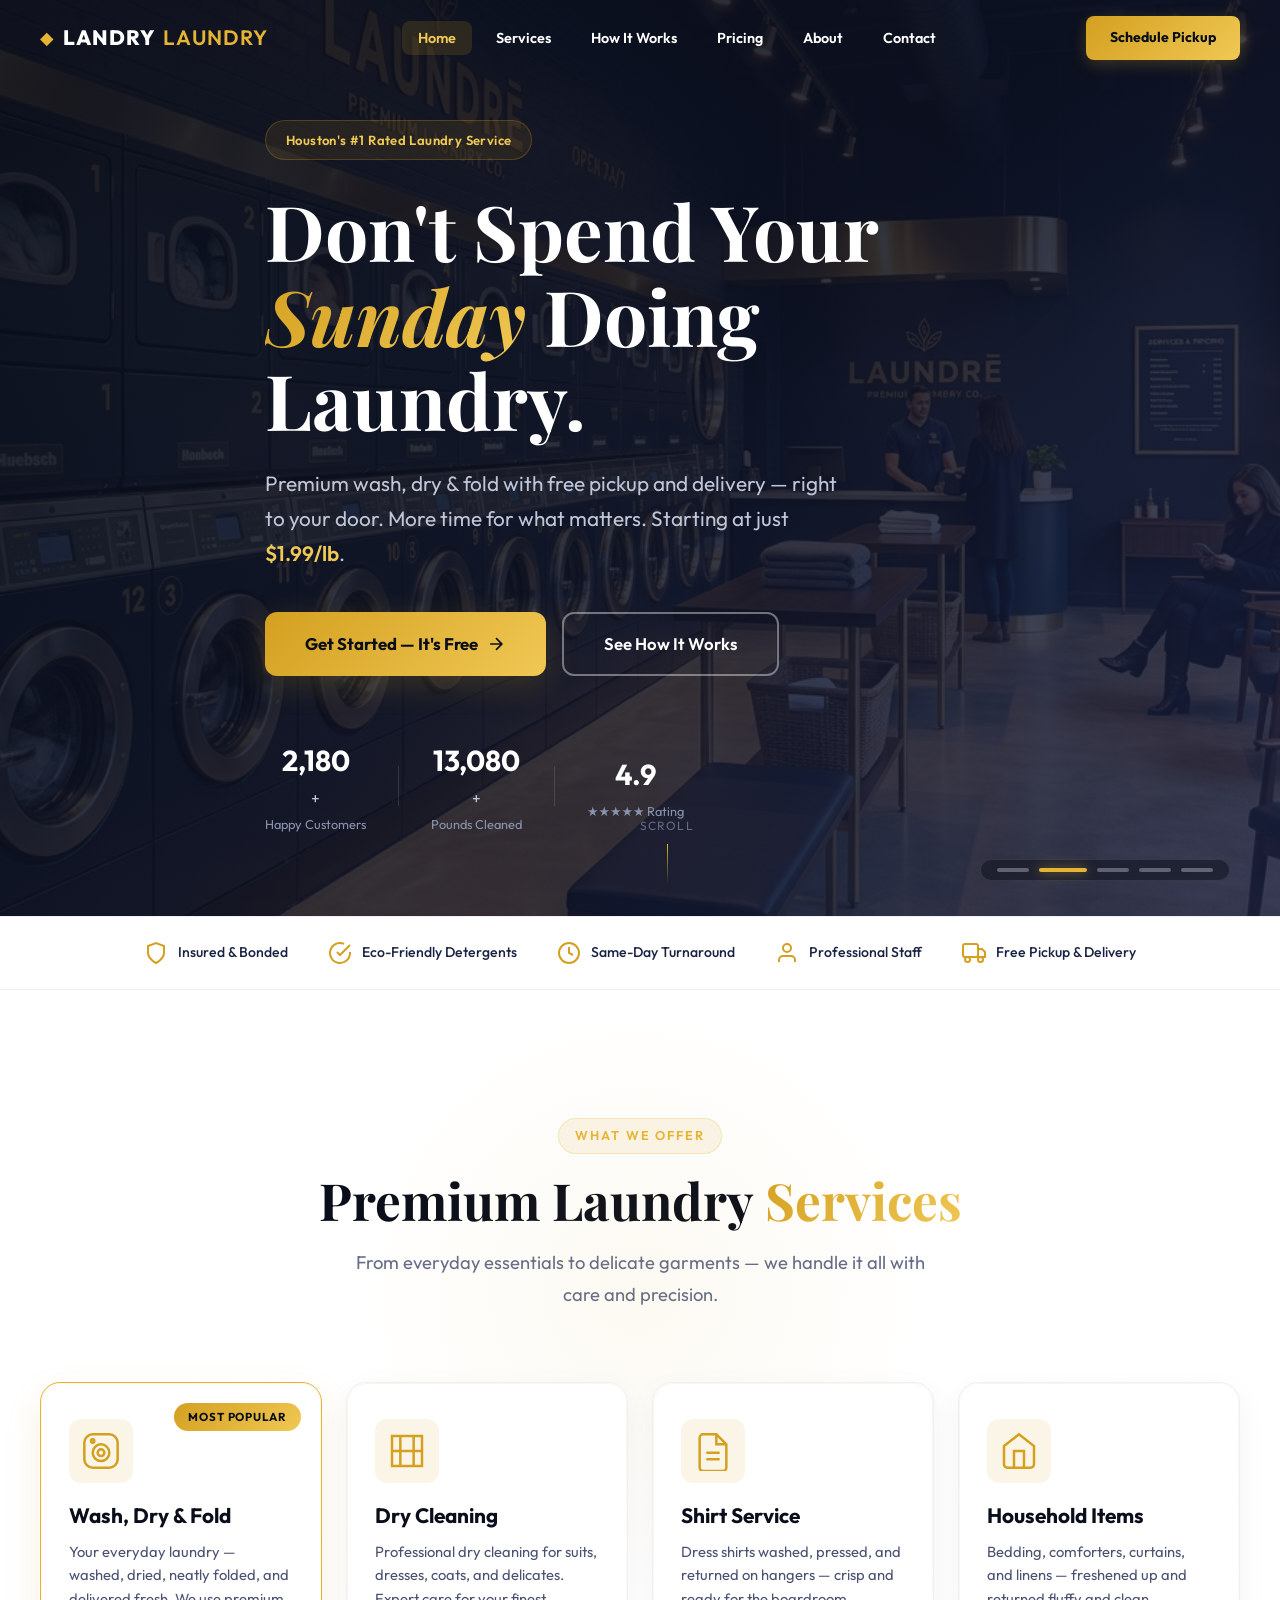
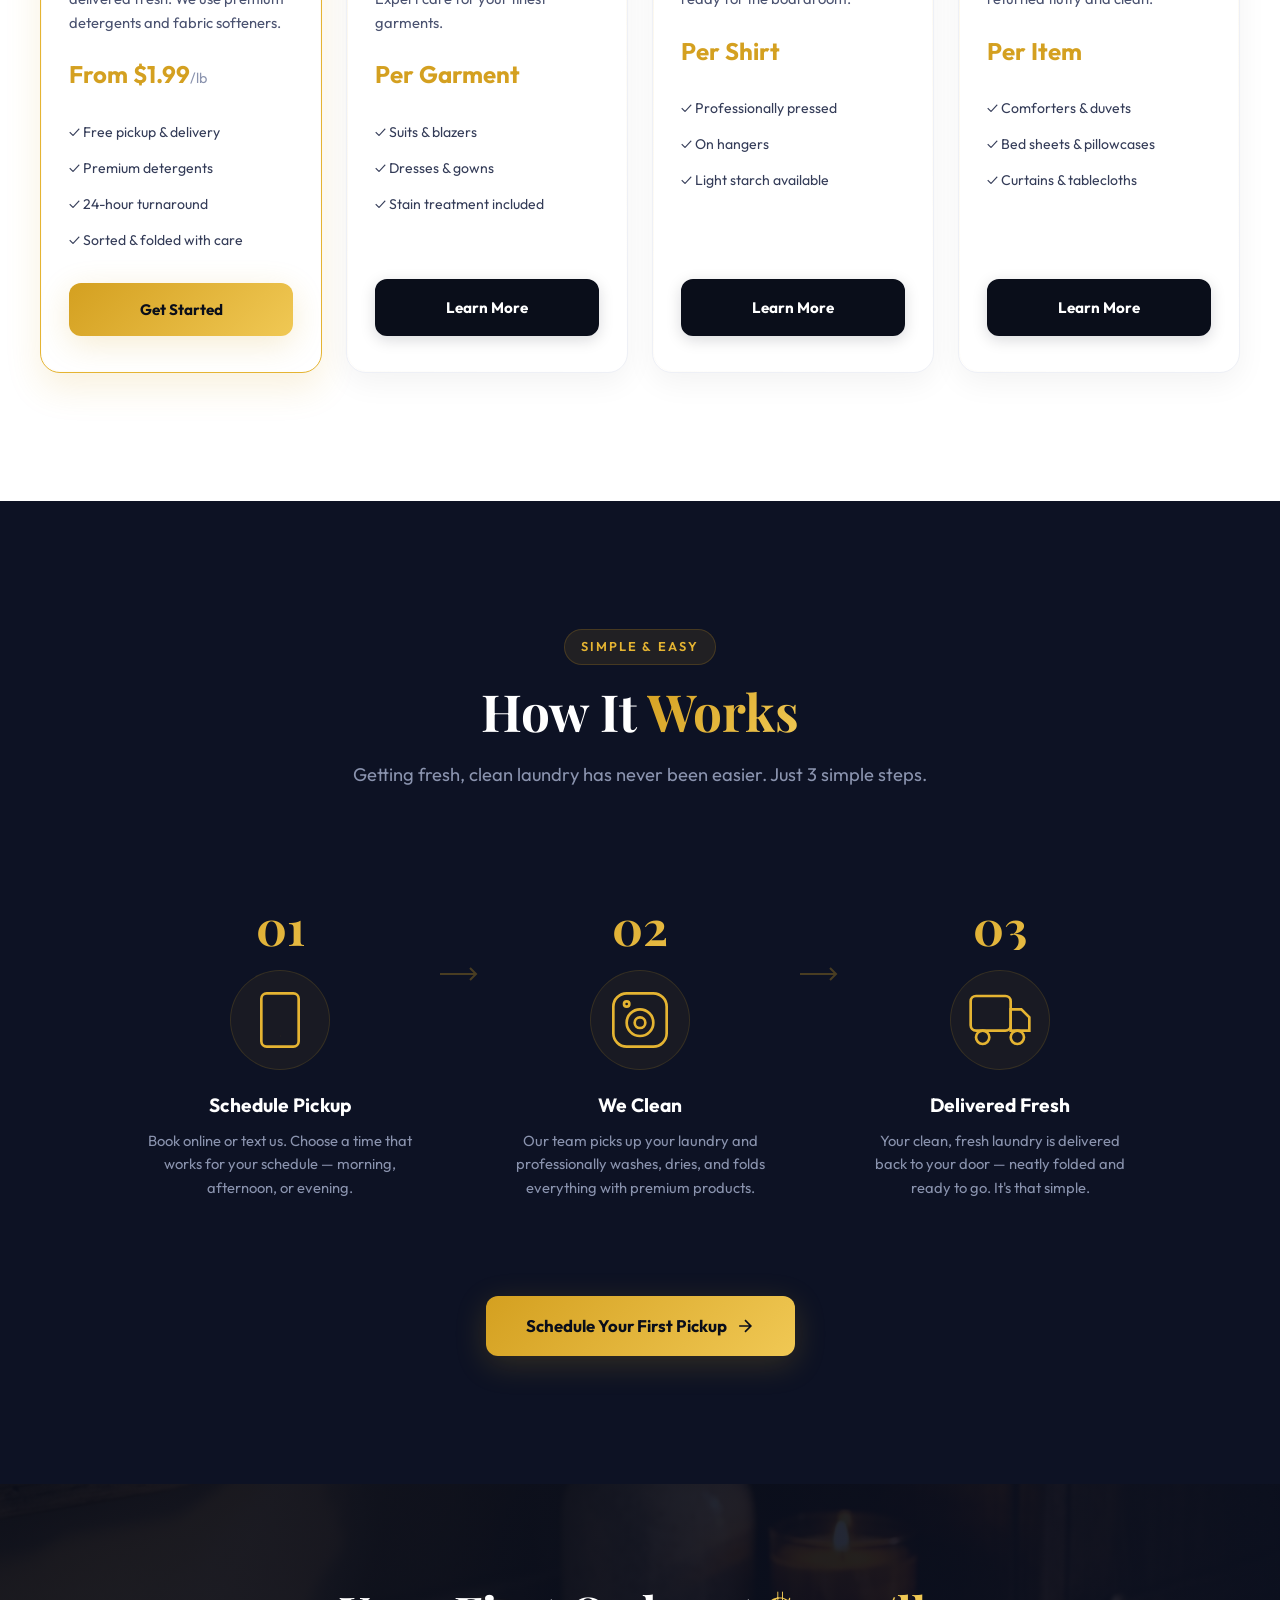
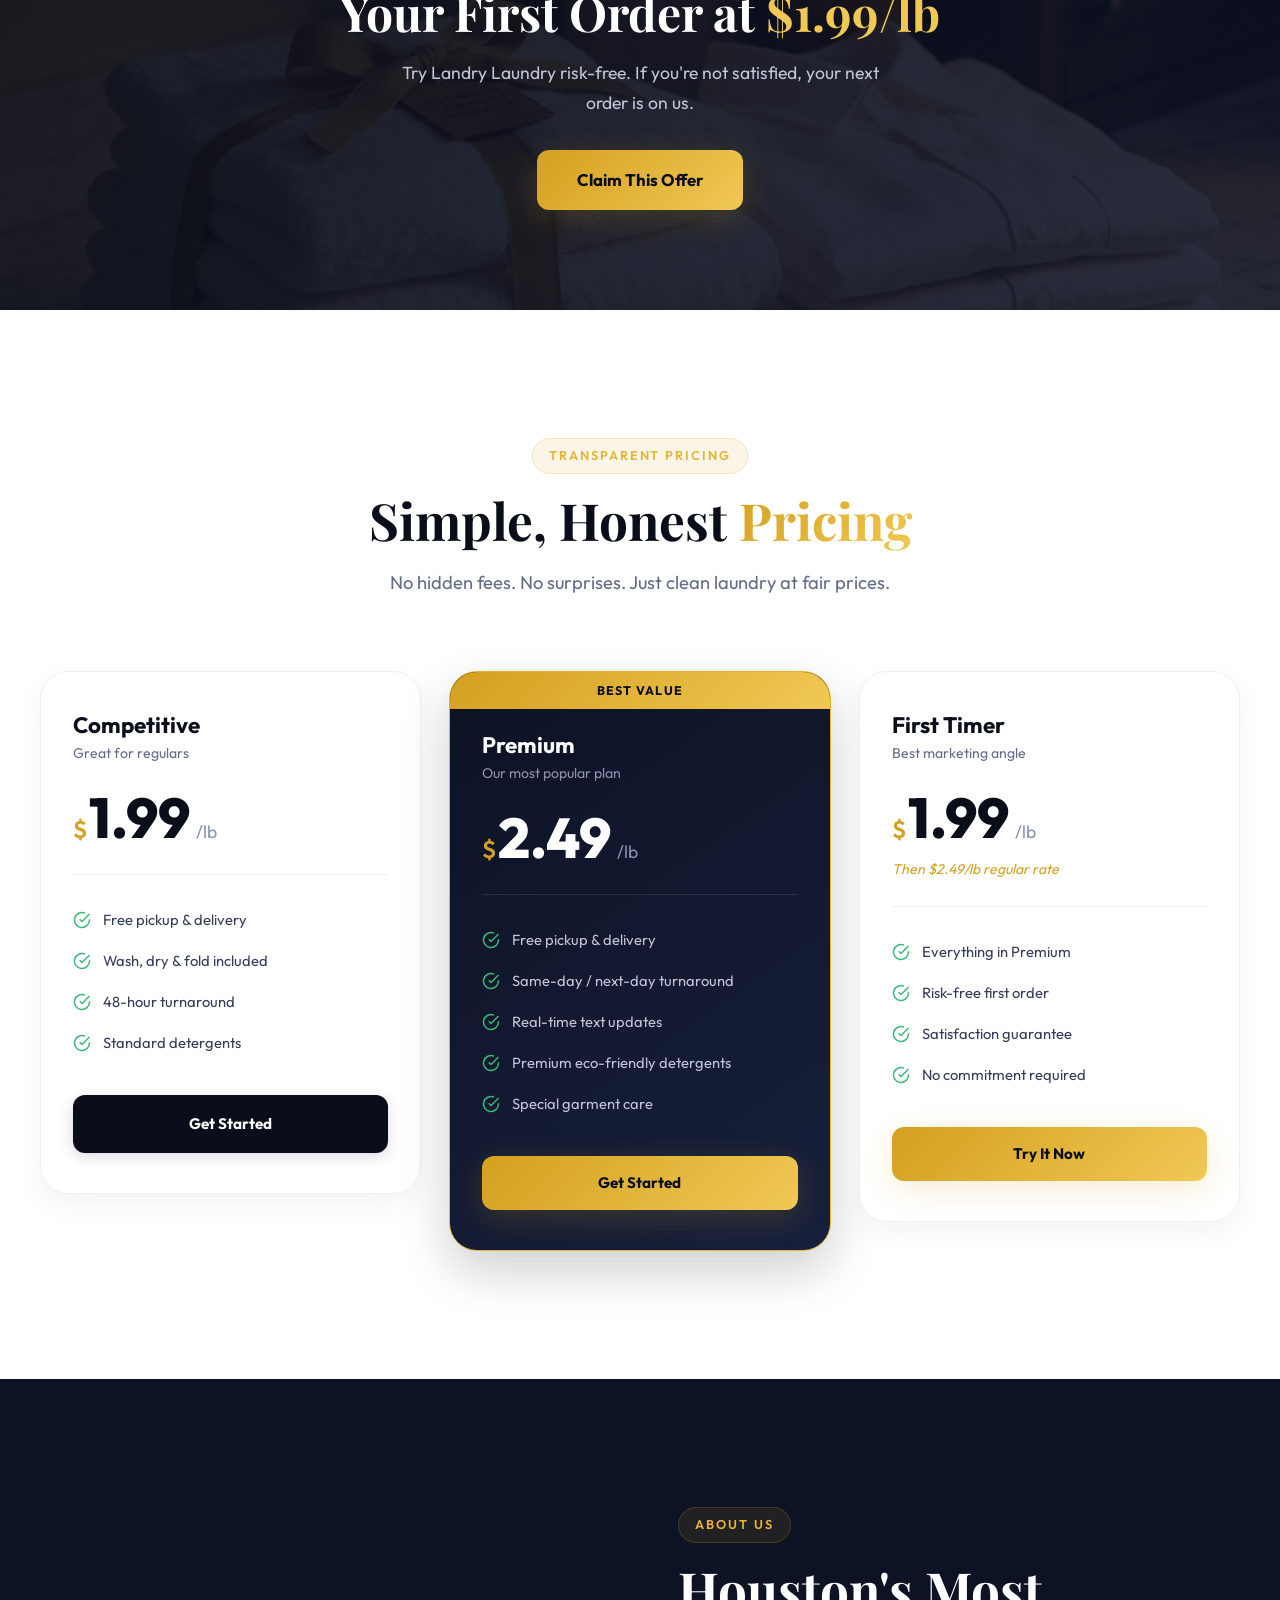
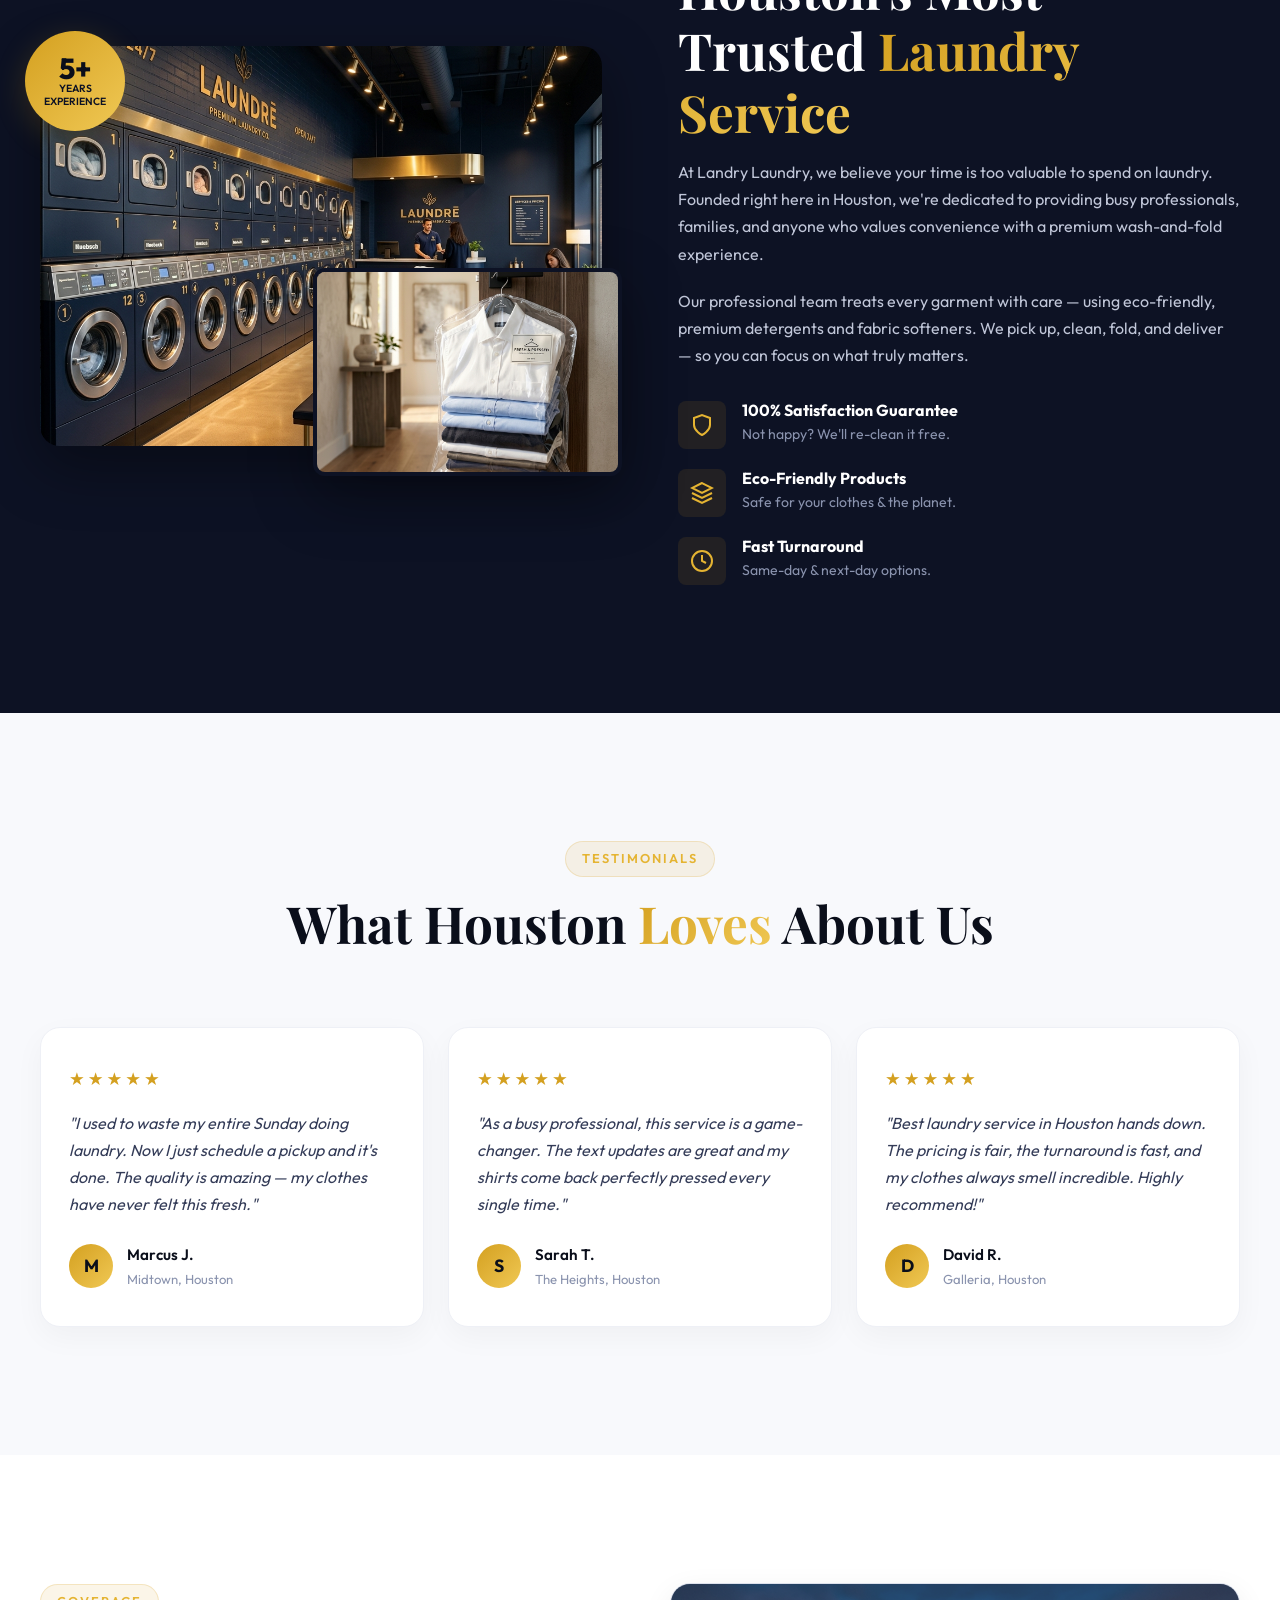
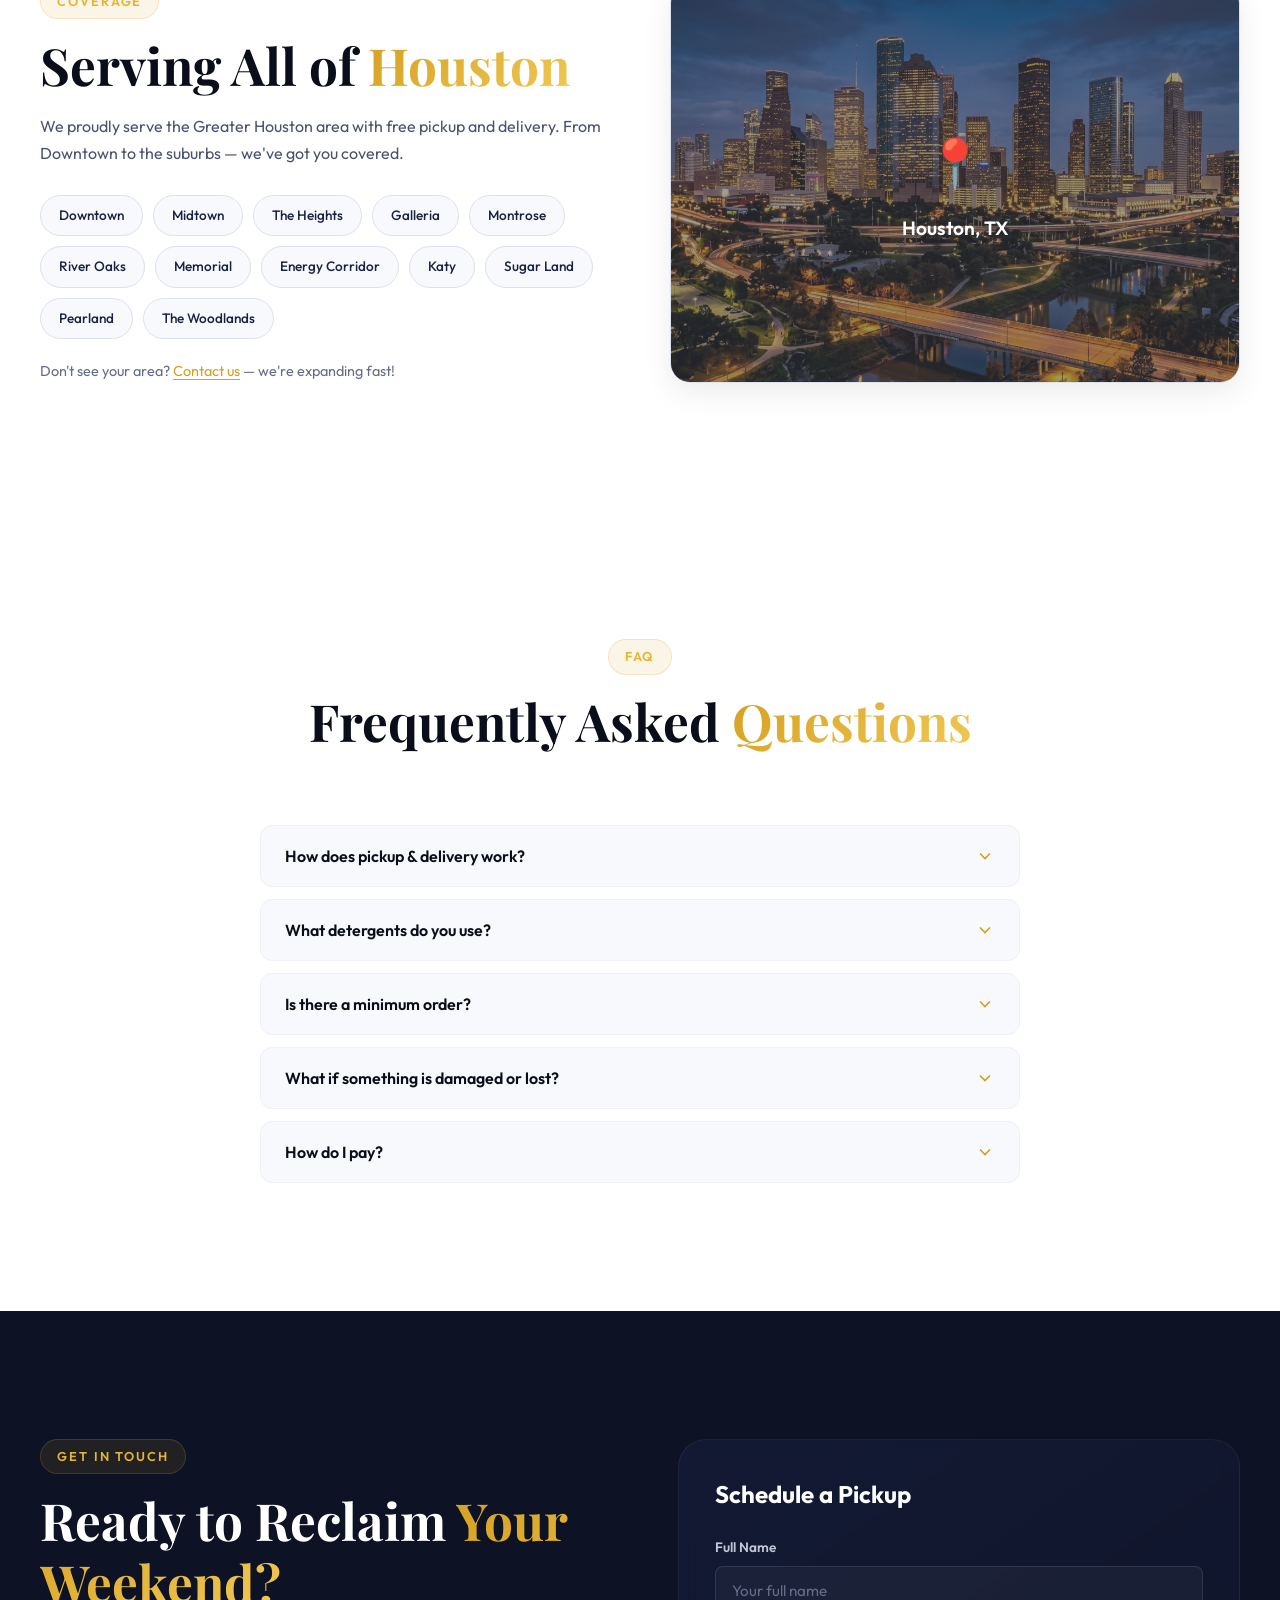
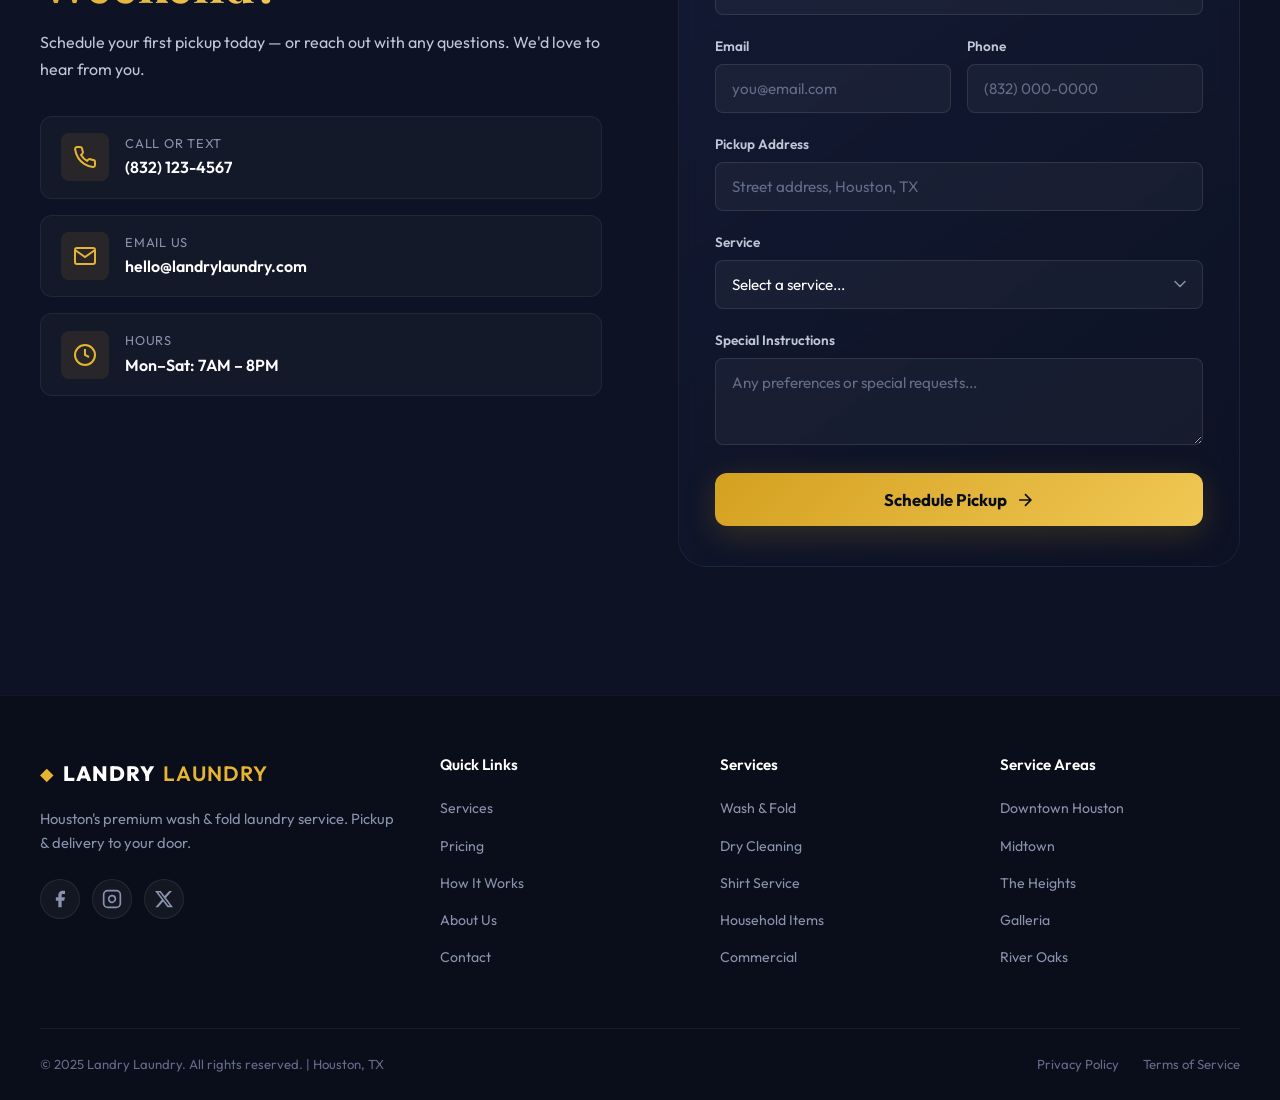
==== index.html @ 9e0241c6 "Add files via upload" ====
<!DOCTYPE html>
<html lang="en">
<head>
    <meta charset="UTF-8">
    <meta name="viewport" content="width=device-width, initial-scale=1.0">
    <title>Landry Laundry | Houston's Premium Wash & Fold Service</title>
    <meta name="description" content="Landry Laundry — Houston's top-rated pickup & delivery laundry service. Wash, dry & fold starting at $1.99/lb. Free pickup & delivery. Don't spend your Sunday doing laundry.">
    <link rel="preconnect" href="https://fonts.googleapis.com">
    <link rel="preconnect" href="https://fonts.gstatic.com" crossorigin>
    <link href="https://fonts.googleapis.com/css2?family=Outfit:wght@300;400;500;600;700;800&family=Playfair+Display:ital,wght@0,600;0,700;1,600&display=swap" rel="stylesheet">
    <link rel="stylesheet" href="style.css">
</head>
<body>

    <!-- ===================== NAVBAR ===================== -->
    <nav class="navbar" id="navbar">
        <div class="container nav-container">
            <a href="#" class="logo">
                <span class="logo-icon">&#9670;</span>
                LANDRY<span class="logo-accent">LAUNDRY</span>
            </a>
            <ul class="nav-links" id="navLinks">
                <li><a href="#home" class="active">Home</a></li>
                <li><a href="#services">Services</a></li>
                <li><a href="#how-it-works">How It Works</a></li>
                <li><a href="#pricing">Pricing</a></li>
                <li><a href="#about">About</a></li>
                <li><a href="#contact">Contact</a></li>
                <li class="mobile-only"><a href="#contact" class="mobile-nav-cta">Schedule Pickup</a></li>
            </ul>
            <a href="#pricing" class="nav-cta">Schedule Pickup</a>
            <button class="menu-toggle" id="menuToggle" aria-label="Toggle navigation">
                <span></span><span></span><span></span>
            </button>
        </div>
    </nav>

    <!-- ===================== HERO ===================== -->
    <section class="hero" id="home">
        <div class="hero-bg">
            <div class="hero-slideshow" id="heroSlideshow">
                <div class="hero-slide active">
                    <img src="images/hero.png" alt="Freshly folded premium laundry" class="hero-bg-img">
                </div>
                <div class="hero-slide">
                    <img src="images/facility.png" alt="Modern commercial laundry facility" class="hero-bg-img">
                </div>
                <div class="hero-slide">
                    <img src="images/pickup.png" alt="Free pickup & doorstep delivery" class="hero-bg-img">
                </div>
                <div class="hero-slide">
                    <img src="images/wash-fold.png" alt="Professional wash, dry & fold service" class="hero-bg-img">
                </div>
                <div class="hero-slide">
                    <img src="images/delivery.png" alt="Houston laundry delivery" class="hero-bg-img">
                </div>
            </div>
            <div class="hero-overlay"></div>
            <div class="hero-slideshow-nav" id="heroSlideNav">
                <button class="slide-dot active" aria-label="Slide 1" data-slide="0"></button>
                <button class="slide-dot" aria-label="Slide 2" data-slide="1"></button>
                <button class="slide-dot" aria-label="Slide 3" data-slide="2"></button>
                <button class="slide-dot" aria-label="Slide 4" data-slide="3"></button>
                <button class="slide-dot" aria-label="Slide 5" data-slide="4"></button>
            </div>
        </div>
        <div class="container hero-content">
            <div class="hero-badge">Houston's #1 Rated Laundry Service</div>
            <h1 class="hero-title">
                Don't Spend Your<br>
                <span class="hero-title-accent">Sunday</span> Doing Laundry.
            </h1>
            <p class="hero-subtitle">
                Premium wash, dry & fold with free pickup and delivery — right to your door. 
                More time for what matters. Starting at just <strong>$1.99/lb</strong>.
            </p>
            <div class="hero-actions">
                <a href="#pricing" class="btn btn-primary btn-lg">
                    <span>Get Started — It's Free</span>
                    <svg width="20" height="20" viewBox="0 0 24 24" fill="none" stroke="currentColor" stroke-width="2"><path d="M5 12h14M12 5l7 7-7 7"/></svg>
                </a>
                <a href="#how-it-works" class="btn btn-outline btn-lg">See How It Works</a>
            </div>
            <div class="hero-stats">
                <div class="hero-stat">
                    <span class="hero-stat-number" data-count="2500">0</span>+
                    <span class="hero-stat-label">Happy Customers</span>
                </div>
                <div class="hero-stat-divider"></div>
                <div class="hero-stat">
                    <span class="hero-stat-number" data-count="15000">0</span>+
                    <span class="hero-stat-label">Pounds Cleaned</span>
                </div>
                <div class="hero-stat-divider"></div>
                <div class="hero-stat">
                    <span class="hero-stat-number">4.9</span>
                    <span class="hero-stat-label">★★★★★ Rating</span>
                </div>
            </div>
        </div>
        <div class="hero-scroll-indicator">
            <span>Scroll</span>
            <div class="scroll-line"></div>
        </div>
    </section>

    <!-- ===================== TRUST BAR ===================== -->
    <section class="trust-bar">
        <div class="container">
            <div class="trust-items">
                <div class="trust-item">
                    <svg width="24" height="24" viewBox="0 0 24 24" fill="none" stroke="currentColor" stroke-width="2"><path d="M12 22s8-4 8-10V5l-8-3-8 3v7c0 6 8 10 8 10z"/></svg>
                    <span>Insured & Bonded</span>
                </div>
                <div class="trust-item">
                    <svg width="24" height="24" viewBox="0 0 24 24" fill="none" stroke="currentColor" stroke-width="2"><path d="M22 11.08V12a10 10 0 11-5.93-9.14"/><path d="M22 4L12 14.01l-3-3"/></svg>
                    <span>Eco-Friendly Detergents</span>
                </div>
                <div class="trust-item">
                    <svg width="24" height="24" viewBox="0 0 24 24" fill="none" stroke="currentColor" stroke-width="2"><circle cx="12" cy="12" r="10"/><path d="M12 6v6l4 2"/></svg>
                    <span>Same-Day Turnaround</span>
                </div>
                <div class="trust-item">
                    <svg width="24" height="24" viewBox="0 0 24 24" fill="none" stroke="currentColor" stroke-width="2"><path d="M20 21v-2a4 4 0 00-4-4H8a4 4 0 00-4 4v2"/><circle cx="12" cy="7" r="4"/></svg>
                    <span>Professional Staff</span>
                </div>
                <div class="trust-item">
                    <svg width="24" height="24" viewBox="0 0 24 24" fill="none" stroke="currentColor" stroke-width="2"><rect x="1" y="3" width="15" height="13" rx="2"/><path d="M16 8h4l3 3v5h-7V8z"/><circle cx="5.5" cy="18.5" r="2.5"/><circle cx="18.5" cy="18.5" r="2.5"/></svg>
                    <span>Free Pickup & Delivery</span>
                </div>
            </div>
        </div>
    </section>

    <!-- ===================== SERVICES ===================== -->
    <section class="services" id="services">
        <div class="container">
            <div class="section-header">
                <span class="section-tag">What We Offer</span>
                <h2 class="section-title">Premium Laundry <span class="text-gradient">Services</span></h2>
                <p class="section-desc">From everyday essentials to delicate garments — we handle it all with care and precision.</p>
            </div>
            <div class="services-grid">
                <div class="service-card service-card-featured">
                    <div class="service-icon">
                        <svg width="40" height="40" viewBox="0 0 24 24" fill="none" stroke="currentColor" stroke-width="1.5"><rect x="2" y="2" width="20" height="20" rx="5"/><circle cx="12" cy="13" r="5"/><circle cx="12" cy="13" r="2"/><circle cx="7" cy="6" r="1"/></svg>
                    </div>
                    <span class="service-badge">Most Popular</span>
                    <h3>Wash, Dry & Fold</h3>
                    <p>Your everyday laundry — washed, dried, neatly folded, and delivered fresh. We use premium detergents and fabric softeners.</p>
                    <div class="service-price">From $1.99<span>/lb</span></div>
                    <ul class="service-features">
                        <li>✓ Free pickup & delivery</li>
                        <li>✓ Premium detergents</li>
                        <li>✓ 24-hour turnaround</li>
                        <li>✓ Sorted & folded with care</li>
                    </ul>
                    <a href="#pricing" class="btn btn-primary btn-block">Get Started</a>
                </div>
                <div class="service-card">
                    <div class="service-icon">
                        <svg width="40" height="40" viewBox="0 0 24 24" fill="none" stroke="currentColor" stroke-width="1.5"><path d="M3 3h18v18H3z"/><path d="M8 3v18M16 3v18M3 12h18"/></svg>
                    </div>
                    <h3>Dry Cleaning</h3>
                    <p>Professional dry cleaning for suits, dresses, coats, and delicates. Expert care for your finest garments.</p>
                    <div class="service-price">Per Garment</div>
                    <ul class="service-features">
                        <li>✓ Suits & blazers</li>
                        <li>✓ Dresses & gowns</li>
                        <li>✓ Stain treatment included</li>
                    </ul>
                    <a href="#contact" class="btn btn-navy btn-block">Learn More</a>
                </div>
                <div class="service-card">
                    <div class="service-icon">
                        <svg width="40" height="40" viewBox="0 0 24 24" fill="none" stroke="currentColor" stroke-width="1.5"><path d="M4 22V4c0-1.1.9-2 2-2h8l6 6v14c0 1.1-.9 2-2 2H6c-1.1 0-2-.9-2-2z"/><path d="M14 2v6h6"/><path d="M8 13h8M8 17h8"/></svg>
                    </div>
                    <h3>Shirt Service</h3>
                    <p>Dress shirts washed, pressed, and returned on hangers — crisp and ready for the boardroom.</p>
                    <div class="service-price">Per Shirt</div>
                    <ul class="service-features">
                        <li>✓ Professionally pressed</li>
                        <li>✓ On hangers</li>
                        <li>✓ Light starch available</li>
                    </ul>
                    <a href="#contact" class="btn btn-navy btn-block">Learn More</a>
                </div>
                <div class="service-card">
                    <div class="service-icon">
                        <svg width="40" height="40" viewBox="0 0 24 24" fill="none" stroke="currentColor" stroke-width="1.5"><path d="M3 9l9-7 9 7v11a2 2 0 01-2 2H5a2 2 0 01-2-2V9z"/><path d="M9 22V12h6v10"/></svg>
                    </div>
                    <h3>Household Items</h3>
                    <p>Bedding, comforters, curtains, and linens — freshened up and returned fluffy and clean.</p>
                    <div class="service-price">Per Item</div>
                    <ul class="service-features">
                        <li>✓ Comforters & duvets</li>
                        <li>✓ Bed sheets & pillowcases</li>
                        <li>✓ Curtains & tablecloths</li>
                    </ul>
                    <a href="#contact" class="btn btn-navy btn-block">Learn More</a>
                </div>
            </div>
        </div>
    </section>

    <!-- ===================== HOW IT WORKS ===================== -->
    <section class="how-it-works" id="how-it-works">
        <div class="container">
            <div class="section-header">
                <span class="section-tag">Simple & Easy</span>
                <h2 class="section-title">How It <span class="text-gradient">Works</span></h2>
                <p class="section-desc">Getting fresh, clean laundry has never been easier. Just 3 simple steps.</p>
            </div>
            <div class="steps-grid">
                <div class="step-card">
                    <div class="step-number">01</div>
                    <div class="step-visual">
                        <svg width="64" height="64" viewBox="0 0 24 24" fill="none" stroke="currentColor" stroke-width="1"><rect x="5" y="2" width="14" height="20" rx="2"/><path d="M12 18h.01"/></svg>
                    </div>
                    <h3>Schedule Pickup</h3>
                    <p>Book online or text us. Choose a time that works for your schedule — morning, afternoon, or evening.</p>
                </div>
                <div class="step-connector">
                    <svg width="40" height="24" viewBox="0 0 40 24"><path d="M0 12h35M30 6l6 6-6 6" stroke="currentColor" stroke-width="2" fill="none"/></svg>
                </div>
                <div class="step-card">
                    <div class="step-number">02</div>
                    <div class="step-visual">
                        <svg width="64" height="64" viewBox="0 0 24 24" fill="none" stroke="currentColor" stroke-width="1"><rect x="2" y="2" width="20" height="20" rx="5"/><circle cx="12" cy="13" r="5"/><circle cx="12" cy="13" r="2"/><circle cx="7" cy="6" r="1"/></svg>
                    </div>
                    <h3>We Clean</h3>
                    <p>Our team picks up your laundry and professionally washes, dries, and folds everything with premium products.</p>
                </div>
                <div class="step-connector">
                    <svg width="40" height="24" viewBox="0 0 40 24"><path d="M0 12h35M30 6l6 6-6 6" stroke="currentColor" stroke-width="2" fill="none"/></svg>
                </div>
                <div class="step-card">
                    <div class="step-number">03</div>
                    <div class="step-visual">
                        <svg width="64" height="64" viewBox="0 0 24 24" fill="none" stroke="currentColor" stroke-width="1"><rect x="1" y="3" width="15" height="13" rx="2"/><path d="M16 8h4l3 3v5h-7V8z"/><circle cx="5.5" cy="18.5" r="2.5"/><circle cx="18.5" cy="18.5" r="2.5"/></svg>
                    </div>
                    <h3>Delivered Fresh</h3>
                    <p>Your clean, fresh laundry is delivered back to your door — neatly folded and ready to go. It's that simple.</p>
                </div>
            </div>
            <div class="steps-cta">
                <a href="#pricing" class="btn btn-primary btn-lg">
                    <span>Schedule Your First Pickup</span>
                    <svg width="20" height="20" viewBox="0 0 24 24" fill="none" stroke="currentColor" stroke-width="2"><path d="M5 12h14M12 5l7 7-7 7"/></svg>
                </a>
            </div>
        </div>
    </section>

    <!-- ===================== PROMO BANNER ===================== -->
    <section class="promo-banner">
        <div class="promo-bg">
            <img src="images/hero.png" alt="Fresh laundry" class="promo-bg-img">
            <div class="promo-overlay"></div>
        </div>
        <div class="container promo-content">
            <h2 class="promo-title">Your First Order at <span class="text-gold">$1.99/lb</span></h2>
            <p class="promo-text">Try Landry Laundry risk-free. If you're not satisfied, your next order is on us.</p>
            <a href="#pricing" class="btn btn-primary btn-lg">Claim This Offer</a>
        </div>
    </section>

    <!-- ===================== PRICING ===================== -->
    <section class="pricing" id="pricing">
        <div class="container">
            <div class="section-header">
                <span class="section-tag">Transparent Pricing</span>
                <h2 class="section-title">Simple, Honest <span class="text-gradient">Pricing</span></h2>
                <p class="section-desc">No hidden fees. No surprises. Just clean laundry at fair prices.</p>
            </div>
            <div class="pricing-grid">
                <div class="pricing-card">
                    <div class="pricing-header">
                        <h3>Competitive</h3>
                        <p class="pricing-desc">Great for regulars</p>
                    </div>
                    <div class="pricing-amount">
                        <span class="pricing-dollar">$</span>
                        <span class="pricing-value">1.99</span>
                        <span class="pricing-unit">/lb</span>
                    </div>
                    <ul class="pricing-features">
                        <li>
                            <svg width="18" height="18" viewBox="0 0 24 24" fill="none" stroke="currentColor" stroke-width="2"><path d="M22 11.08V12a10 10 0 11-5.93-9.14"/><path d="M22 4L12 14.01l-3-3"/></svg>
                            Free pickup & delivery
                        </li>
                        <li>
                            <svg width="18" height="18" viewBox="0 0 24 24" fill="none" stroke="currentColor" stroke-width="2"><path d="M22 11.08V12a10 10 0 11-5.93-9.14"/><path d="M22 4L12 14.01l-3-3"/></svg>
                            Wash, dry & fold included
                        </li>
                        <li>
                            <svg width="18" height="18" viewBox="0 0 24 24" fill="none" stroke="currentColor" stroke-width="2"><path d="M22 11.08V12a10 10 0 11-5.93-9.14"/><path d="M22 4L12 14.01l-3-3"/></svg>
                            48-hour turnaround
                        </li>
                        <li>
                            <svg width="18" height="18" viewBox="0 0 24 24" fill="none" stroke="currentColor" stroke-width="2"><path d="M22 11.08V12a10 10 0 11-5.93-9.14"/><path d="M22 4L12 14.01l-3-3"/></svg>
                            Standard detergents
                        </li>
                    </ul>
                    <a href="#contact" class="btn btn-navy btn-block">Get Started</a>
                </div>
                <div class="pricing-card pricing-card-featured">
                    <div class="pricing-popular">Best Value</div>
                    <div class="pricing-header">
                        <h3>Premium</h3>
                        <p class="pricing-desc">Our most popular plan</p>
                    </div>
                    <div class="pricing-amount">
                        <span class="pricing-dollar">$</span>
                        <span class="pricing-value">2.49</span>
                        <span class="pricing-unit">/lb</span>
                    </div>
                    <ul class="pricing-features">
                        <li>
                            <svg width="18" height="18" viewBox="0 0 24 24" fill="none" stroke="currentColor" stroke-width="2"><path d="M22 11.08V12a10 10 0 11-5.93-9.14"/><path d="M22 4L12 14.01l-3-3"/></svg>
                            Free pickup & delivery
                        </li>
                        <li>
                            <svg width="18" height="18" viewBox="0 0 24 24" fill="none" stroke="currentColor" stroke-width="2"><path d="M22 11.08V12a10 10 0 11-5.93-9.14"/><path d="M22 4L12 14.01l-3-3"/></svg>
                            Same-day / next-day turnaround
                        </li>
                        <li>
                            <svg width="18" height="18" viewBox="0 0 24 24" fill="none" stroke="currentColor" stroke-width="2"><path d="M22 11.08V12a10 10 0 11-5.93-9.14"/><path d="M22 4L12 14.01l-3-3"/></svg>
                            Real-time text updates
                        </li>
                        <li>
                            <svg width="18" height="18" viewBox="0 0 24 24" fill="none" stroke="currentColor" stroke-width="2"><path d="M22 11.08V12a10 10 0 11-5.93-9.14"/><path d="M22 4L12 14.01l-3-3"/></svg>
                            Premium eco-friendly detergents
                        </li>
                        <li>
                            <svg width="18" height="18" viewBox="0 0 24 24" fill="none" stroke="currentColor" stroke-width="2"><path d="M22 11.08V12a10 10 0 11-5.93-9.14"/><path d="M22 4L12 14.01l-3-3"/></svg>
                            Special garment care
                        </li>
                    </ul>
                    <a href="#contact" class="btn btn-primary btn-block">Get Started</a>
                </div>
                <div class="pricing-card pricing-card-promo">
                    <div class="pricing-header">
                        <h3>First Timer</h3>
                        <p class="pricing-desc">Best marketing angle</p>
                    </div>
                    <div class="pricing-amount">
                        <span class="pricing-dollar">$</span>
                        <span class="pricing-value">1.99</span>
                        <span class="pricing-unit">/lb</span>
                    </div>
                    <p class="pricing-then">Then $2.49/lb regular rate</p>
                    <ul class="pricing-features">
                        <li>
                            <svg width="18" height="18" viewBox="0 0 24 24" fill="none" stroke="currentColor" stroke-width="2"><path d="M22 11.08V12a10 10 0 11-5.93-9.14"/><path d="M22 4L12 14.01l-3-3"/></svg>
                            Everything in Premium
                        </li>
                        <li>
                            <svg width="18" height="18" viewBox="0 0 24 24" fill="none" stroke="currentColor" stroke-width="2"><path d="M22 11.08V12a10 10 0 11-5.93-9.14"/><path d="M22 4L12 14.01l-3-3"/></svg>
                            Risk-free first order
                        </li>
                        <li>
                            <svg width="18" height="18" viewBox="0 0 24 24" fill="none" stroke="currentColor" stroke-width="2"><path d="M22 11.08V12a10 10 0 11-5.93-9.14"/><path d="M22 4L12 14.01l-3-3"/></svg>
                            Satisfaction guarantee
                        </li>
                        <li>
                            <svg width="18" height="18" viewBox="0 0 24 24" fill="none" stroke="currentColor" stroke-width="2"><path d="M22 11.08V12a10 10 0 11-5.93-9.14"/><path d="M22 4L12 14.01l-3-3"/></svg>
                            No commitment required
                        </li>
                    </ul>
                    <a href="#contact" class="btn btn-gold btn-block">Try It Now</a>
                </div>
            </div>
        </div>
    </section>

    <!-- ===================== ABOUT ===================== -->
    <section class="about" id="about">
        <div class="container">
            <div class="about-grid">
                <div class="about-images">
                    <div class="about-img-main">
                        <img src="images/facility.png" alt="Landry Laundry facility">
                    </div>
                    <div class="about-img-secondary">
                        <img src="images/pickup.png" alt="Laundry pickup service">
                    </div>
                    <div class="about-experience-badge">
                        <span class="about-exp-number">5+</span>
                        <span class="about-exp-label">Years<br>Experience</span>
                    </div>
                </div>
                <div class="about-content">
                    <span class="section-tag">About Us</span>
                    <h2 class="section-title text-left">Houston's Most Trusted <span class="text-gradient">Laundry Service</span></h2>
                    <p class="about-text">
                        At Landry Laundry, we believe your time is too valuable to spend on laundry. Founded right here in Houston, we're dedicated to providing busy professionals, families, and anyone who values convenience with a premium wash-and-fold experience.
                    </p>
                    <p class="about-text">
                        Our professional team treats every garment with care — using eco-friendly, premium detergents and fabric softeners. We pick up, clean, fold, and deliver — so you can focus on what truly matters.
                    </p>
                    <div class="about-features">
                        <div class="about-feature">
                            <div class="about-feature-icon">
                                <svg width="24" height="24" viewBox="0 0 24 24" fill="none" stroke="currentColor" stroke-width="2"><path d="M12 22s8-4 8-10V5l-8-3-8 3v7c0 6 8 10 8 10z"/></svg>
                            </div>
                            <div>
                                <h4>100% Satisfaction Guarantee</h4>
                                <p>Not happy? We'll re-clean it free.</p>
                            </div>
                        </div>
                        <div class="about-feature">
                            <div class="about-feature-icon">
                                <svg width="24" height="24" viewBox="0 0 24 24" fill="none" stroke="currentColor" stroke-width="2"><path d="M12 2L2 7l10 5 10-5-10-5z"/><path d="M2 17l10 5 10-5M2 12l10 5 10-5"/></svg>
                            </div>
                            <div>
                                <h4>Eco-Friendly Products</h4>
                                <p>Safe for your clothes & the planet.</p>
                            </div>
                        </div>
                        <div class="about-feature">
                            <div class="about-feature-icon">
                                <svg width="24" height="24" viewBox="0 0 24 24" fill="none" stroke="currentColor" stroke-width="2"><circle cx="12" cy="12" r="10"/><path d="M12 6v6l4 2"/></svg>
                            </div>
                            <div>
                                <h4>Fast Turnaround</h4>
                                <p>Same-day & next-day options.</p>
                            </div>
                        </div>
                    </div>
                </div>
            </div>
        </div>
    </section>

    <!-- ===================== TESTIMONIALS ===================== -->
    <section class="testimonials">
        <div class="container">
            <div class="section-header">
                <span class="section-tag">Testimonials</span>
                <h2 class="section-title">What Houston <span class="text-gradient">Loves</span> About Us</h2>
            </div>
            <div class="testimonials-grid">
                <div class="testimonial-card">
                    <div class="testimonial-stars">★★★★★</div>
                    <p class="testimonial-text">"I used to waste my entire Sunday doing laundry. Now I just schedule a pickup and it's done. The quality is amazing — my clothes have never felt this fresh."</p>
                    <div class="testimonial-author">
                        <div class="testimonial-avatar">M</div>
                        <div>
                            <div class="testimonial-name">Marcus J.</div>
                            <div class="testimonial-location">Midtown, Houston</div>
                        </div>
                    </div>
                </div>
                <div class="testimonial-card">
                    <div class="testimonial-stars">★★★★★</div>
                    <p class="testimonial-text">"As a busy professional, this service is a game-changer. The text updates are great and my shirts come back perfectly pressed every single time."</p>
                    <div class="testimonial-author">
                        <div class="testimonial-avatar">S</div>
                        <div>
                            <div class="testimonial-name">Sarah T.</div>
                            <div class="testimonial-location">The Heights, Houston</div>
                        </div>
                    </div>
                </div>
                <div class="testimonial-card">
                    <div class="testimonial-stars">★★★★★</div>
                    <p class="testimonial-text">"Best laundry service in Houston hands down. The pricing is fair, the turnaround is fast, and my clothes always smell incredible. Highly recommend!"</p>
                    <div class="testimonial-author">
                        <div class="testimonial-avatar">D</div>
                        <div>
                            <div class="testimonial-name">David R.</div>
                            <div class="testimonial-location">Galleria, Houston</div>
                        </div>
                    </div>
                </div>
            </div>
        </div>
    </section>

    <!-- ===================== SERVICE AREA ===================== -->
    <section class="service-area">
        <div class="container">
            <div class="area-grid">
                <div class="area-content">
                    <span class="section-tag">Coverage</span>
                    <h2 class="section-title text-left">Serving All of <span class="text-gradient">Houston</span></h2>
                    <p class="area-text">We proudly serve the Greater Houston area with free pickup and delivery. From Downtown to the suburbs — we've got you covered.</p>
                    <div class="area-locations">
                        <div class="area-location">Downtown</div>
                        <div class="area-location">Midtown</div>
                        <div class="area-location">The Heights</div>
                        <div class="area-location">Galleria</div>
                        <div class="area-location">Montrose</div>
                        <div class="area-location">River Oaks</div>
                        <div class="area-location">Memorial</div>
                        <div class="area-location">Energy Corridor</div>
                        <div class="area-location">Katy</div>
                        <div class="area-location">Sugar Land</div>
                        <div class="area-location">Pearland</div>
                        <div class="area-location">The Woodlands</div>
                    </div>
                    <p class="area-note">Don't see your area? <a href="#contact">Contact us</a> — we're expanding fast!</p>
                </div>
                <div class="area-map">
                    <div class="area-map-placeholder">
                        <img src="images/skyline.png" alt="Houston area" class="area-map-img">
                        <div class="area-map-overlay">
                            <div class="area-map-pin">📍</div>
                            <span>Houston, TX</span>
                        </div>
                    </div>
                </div>
            </div>
        </div>
    </section>

    <!-- ===================== FAQ ===================== -->
    <section class="faq">
        <div class="container">
            <div class="section-header">
                <span class="section-tag">FAQ</span>
                <h2 class="section-title">Frequently Asked <span class="text-gradient">Questions</span></h2>
            </div>
            <div class="faq-grid">
                <div class="faq-item" id="faq-1">
                    <button class="faq-question" onclick="toggleFaq('faq-1')">
                        <span>How does pickup & delivery work?</span>
                        <svg width="20" height="20" viewBox="0 0 24 24" fill="none" stroke="currentColor" stroke-width="2"><path d="M6 9l6 6 6-6"/></svg>
                    </button>
                    <div class="faq-answer">
                        <p>Simply schedule a pickup time online or by texting us. Leave your laundry bag at your door, and we'll pick it up, clean everything, and deliver it back — usually within 24 hours. It's completely contactless and hassle-free.</p>
                    </div>
                </div>
                <div class="faq-item" id="faq-2">
                    <button class="faq-question" onclick="toggleFaq('faq-2')">
                        <span>What detergents do you use?</span>
                        <svg width="20" height="20" viewBox="0 0 24 24" fill="none" stroke="currentColor" stroke-width="2"><path d="M6 9l6 6 6-6"/></svg>
                    </button>
                    <div class="faq-answer">
                        <p>We use premium, eco-friendly detergents that are tough on stains but gentle on fabrics. If you have allergies or preferences, just let us know — we're happy to use hypoallergenic or fragrance-free products.</p>
                    </div>
                </div>
                <div class="faq-item" id="faq-3">
                    <button class="faq-question" onclick="toggleFaq('faq-3')">
                        <span>Is there a minimum order?</span>
                        <svg width="20" height="20" viewBox="0 0 24 24" fill="none" stroke="currentColor" stroke-width="2"><path d="M6 9l6 6 6-6"/></svg>
                    </button>
                    <div class="faq-answer">
                        <p>We have a 10 lb minimum per order to ensure efficiency. Most customers easily exceed this with a standard load of laundry.</p>
                    </div>
                </div>
                <div class="faq-item" id="faq-4">
                    <button class="faq-question" onclick="toggleFaq('faq-4')">
                        <span>What if something is damaged or lost?</span>
                        <svg width="20" height="20" viewBox="0 0 24 24" fill="none" stroke="currentColor" stroke-width="2"><path d="M6 9l6 6 6-6"/></svg>
                    </button>
                    <div class="faq-answer">
                        <p>We're fully insured and bonded. In the rare event something is damaged or lost, we'll reimburse you for the full value. Your satisfaction is our top priority.</p>
                    </div>
                </div>
                <div class="faq-item" id="faq-5">
                    <button class="faq-question" onclick="toggleFaq('faq-5')">
                        <span>How do I pay?</span>
                        <svg width="20" height="20" viewBox="0 0 24 24" fill="none" stroke="currentColor" stroke-width="2"><path d="M6 9l6 6 6-6"/></svg>
                    </button>
                    <div class="faq-answer">
                        <p>We accept all major credit cards, debit cards, Apple Pay, Google Pay, and Venmo. Payment is processed after your laundry is weighed and cleaned — no upfront charges.</p>
                    </div>
                </div>
            </div>
        </div>
    </section>

    <!-- ===================== CONTACT / CTA ===================== -->
    <section class="contact" id="contact">
        <div class="container">
            <div class="contact-grid">
                <div class="contact-info">
                    <span class="section-tag">Get In Touch</span>
                    <h2 class="section-title text-left">Ready to Reclaim <span class="text-gradient">Your Weekend?</span></h2>
                    <p class="contact-text">Schedule your first pickup today — or reach out with any questions. We'd love to hear from you.</p>
                    <div class="contact-methods">
                        <a href="tel:+18321234567" class="contact-method">
                            <div class="contact-method-icon">
                                <svg width="24" height="24" viewBox="0 0 24 24" fill="none" stroke="currentColor" stroke-width="2"><path d="M22 16.92v3a2 2 0 01-2.18 2 19.79 19.79 0 01-8.63-3.07 19.5 19.5 0 01-6-6 19.79 19.79 0 01-3.07-8.67A2 2 0 014.11 2h3a2 2 0 012 1.72 12.84 12.84 0 00.7 2.81 2 2 0 01-.45 2.11L8.09 9.91a16 16 0 006 6l1.27-1.27a2 2 0 012.11-.45 12.84 12.84 0 002.81.7A2 2 0 0122 16.92z"/></svg>
                            </div>
                            <div>
                                <span class="contact-method-label">Call or Text</span>
                                <span class="contact-method-value">(832) 123-4567</span>
                            </div>
                        </a>
                        <a href="mailto:hello@landrylaundry.com" class="contact-method">
                            <div class="contact-method-icon">
                                <svg width="24" height="24" viewBox="0 0 24 24" fill="none" stroke="currentColor" stroke-width="2"><path d="M4 4h16c1.1 0 2 .9 2 2v12c0 1.1-.9 2-2 2H4c-1.1 0-2-.9-2-2V6c0-1.1.9-2 2-2z"/><path d="M22 6l-10 7L2 6"/></svg>
                            </div>
                            <div>
                                <span class="contact-method-label">Email Us</span>
                                <span class="contact-method-value">hello@landrylaundry.com</span>
                            </div>
                        </a>
                        <div class="contact-method">
                            <div class="contact-method-icon">
                                <svg width="24" height="24" viewBox="0 0 24 24" fill="none" stroke="currentColor" stroke-width="2"><circle cx="12" cy="12" r="10"/><path d="M12 6v6l4 2"/></svg>
                            </div>
                            <div>
                                <span class="contact-method-label">Hours</span>
                                <span class="contact-method-value">Mon–Sat: 7AM – 8PM</span>
                            </div>
                        </div>
                    </div>
                </div>
                <div class="contact-form-wrap">
                    <form class="contact-form" id="contactForm" onsubmit="handleFormSubmit(event)">
                        <h3>Schedule a Pickup</h3>
                        <div class="form-group">
                            <label for="name">Full Name</label>
                            <input type="text" id="name" name="name" placeholder="Your full name" required>
                        </div>
                        <div class="form-row">
                            <div class="form-group">
                                <label for="email">Email</label>
                                <input type="email" id="email" name="email" placeholder="you@email.com" required>
                            </div>
                            <div class="form-group">
                                <label for="phone">Phone</label>
                                <input type="tel" id="phone" name="phone" placeholder="(832) 000-0000" required>
                            </div>
                        </div>
                        <div class="form-group">
                            <label for="address">Pickup Address</label>
                            <input type="text" id="address" name="address" placeholder="Street address, Houston, TX">
                        </div>
                        <div class="form-group">
                            <label for="service">Service</label>
                            <select id="service" name="service">
                                <option value="">Select a service...</option>
                                <option value="wash-fold">Wash, Dry & Fold</option>
                                <option value="dry-cleaning">Dry Cleaning</option>
                                <option value="shirts">Shirt Service</option>
                                <option value="household">Household Items</option>
                            </select>
                        </div>
                        <div class="form-group">
                            <label for="message">Special Instructions</label>
                            <textarea id="message" name="message" rows="3" placeholder="Any preferences or special requests..."></textarea>
                        </div>
                        <button type="submit" class="btn btn-primary btn-block btn-lg" id="submitBtn">
                            <span>Schedule Pickup</span>
                            <svg width="20" height="20" viewBox="0 0 24 24" fill="none" stroke="currentColor" stroke-width="2"><path d="M5 12h14M12 5l7 7-7 7"/></svg>
                        </button>
                    </form>
                </div>
            </div>
        </div>
    </section>

    <!-- ===================== FOOTER ===================== -->
    <footer class="footer">
        <div class="container">
            <div class="footer-grid">
                <div class="footer-brand">
                    <a href="#" class="logo footer-logo">
                        <span class="logo-icon">&#9670;</span>
                        LANDRY<span class="logo-accent">LAUNDRY</span>
                    </a>
                    <p class="footer-tagline">Houston's premium wash & fold laundry service. Pickup & delivery to your door.</p>
                    <div class="footer-socials">
                        <a href="#" aria-label="Facebook" class="social-link">
                            <svg width="20" height="20" viewBox="0 0 24 24" fill="currentColor"><path d="M18 2h-3a5 5 0 00-5 5v3H7v4h3v8h4v-8h3l1-4h-4V7a1 1 0 011-1h3z"/></svg>
                        </a>
                        <a href="#" aria-label="Instagram" class="social-link">
                            <svg width="20" height="20" viewBox="0 0 24 24" fill="none" stroke="currentColor" stroke-width="2"><rect x="2" y="2" width="20" height="20" rx="5"/><path d="M16 11.37A4 4 0 1112.63 8 4 4 0 0116 11.37z"/><path d="M17.5 6.5h.01"/></svg>
                        </a>
                        <a href="#" aria-label="Twitter" class="social-link">
                            <svg width="20" height="20" viewBox="0 0 24 24" fill="currentColor"><path d="M18.244 2.25h3.308l-7.227 8.26 8.502 11.24H16.17l-5.214-6.817L4.99 21.75H1.68l7.73-8.835L1.254 2.25H8.08l4.713 6.231zm-1.161 17.52h1.833L7.084 4.126H5.117z"/></svg>
                        </a>
                    </div>
                </div>
                <div class="footer-links-group">
                    <h4>Quick Links</h4>
                    <ul>
                        <li><a href="#services">Services</a></li>
                        <li><a href="#pricing">Pricing</a></li>
                        <li><a href="#how-it-works">How It Works</a></li>
                        <li><a href="#about">About Us</a></li>
                        <li><a href="#contact">Contact</a></li>
                    </ul>
                </div>
                <div class="footer-links-group">
                    <h4>Services</h4>
                    <ul>
                        <li><a href="#services">Wash & Fold</a></li>
                        <li><a href="#services">Dry Cleaning</a></li>
                        <li><a href="#services">Shirt Service</a></li>
                        <li><a href="#services">Household Items</a></li>
                        <li><a href="#services">Commercial</a></li>
                    </ul>
                </div>
                <div class="footer-links-group">
                    <h4>Service Areas</h4>
                    <ul>
                        <li><a href="#">Downtown Houston</a></li>
                        <li><a href="#">Midtown</a></li>
                        <li><a href="#">The Heights</a></li>
                        <li><a href="#">Galleria</a></li>
                        <li><a href="#">River Oaks</a></li>
                    </ul>
                </div>
            </div>
            <div class="footer-bottom">
                <p>&copy; 2025 Landry Laundry. All rights reserved. | Houston, TX</p>
                <div class="footer-bottom-links">
                    <a href="#">Privacy Policy</a>
                    <a href="#">Terms of Service</a>
                </div>
            </div>
        </div>
    </footer>

    <script src="script.js"></script>
</body>
</html>
---- style.css ----
/* ===================================================
   LANDRY LAUNDRY — Premium Styles
   Color Scheme: Dark navy/black + Gold/Amber (from original site)
   =================================================== */

/* ============ DESIGN TOKENS ============ */
:root {
    /* Core palette from original Landry Transportation site */
    --navy-900: #0a0e1a;
    --navy-800: #0d1224;
    --navy-700: #111833;
    --navy-600: #1a2244;
    --navy-500: #243055;
    --navy-400: #354675;
    
    /* Gold / Amber accents */
    --gold-500: #d4a020;
    --gold-400: #e5b432;
    --gold-300: #f0c854;
    --gold-200: #f5da82;
    --gold-100: #faecc0;
    
    /* Complementary accents */
    --blue-accent: #4a7fff;
    --green-accent: #3cb878;
    --green-dark: #4a7a3c;
    --orange-accent: #e07830;
    
    /* Neutrals */
    --white: #ffffff;
    --gray-50: #f8f9fc;
    --gray-100: #eef0f6;
    --gray-200: #dde1ec;
    --gray-300: #c0c6d8;
    --gray-400: #8a93ae;
    --gray-500: #636c88;
    --gray-600: #4a5270;
    --gray-700: #343c58;
    --gray-800: #232a42;
    
    /* Functional */
    --bg-primary: var(--navy-900);
    --bg-secondary: var(--navy-800);
    --bg-card: rgba(17, 24, 51, 0.6);
    --bg-card-solid: #131a32;
    --text-primary: var(--white);
    --text-secondary: var(--gray-300);
    --text-muted: var(--gray-400);
    --accent: var(--gold-400);
    --accent-hover: var(--gold-300);
    
    /* Gradients */
    --gradient-gold: linear-gradient(135deg, var(--gold-500), var(--gold-300));
    --gradient-dark: linear-gradient(180deg, var(--navy-900), var(--navy-800));
    --gradient-hero: linear-gradient(135deg, rgba(10,14,26,0.92) 0%, rgba(13,18,36,0.85) 50%, rgba(26,34,68,0.78) 100%);
    --gradient-card: linear-gradient(145deg, rgba(26,34,68,0.5), rgba(13,18,36,0.8));
    --gradient-border: linear-gradient(135deg, var(--gold-500), var(--blue-accent));
    
    /* Spacing */
    --section-py: clamp(80px, 10vw, 140px);
    --container-max: 1280px;
    --container-px: clamp(20px, 4vw, 40px);
    
    /* Radius */
    --radius-sm: 8px;
    --radius-md: 12px;
    --radius-lg: 20px;
    --radius-xl: 28px;
    
    /* Shadows */
    --shadow-sm: 0 2px 8px rgba(0,0,0,0.15);
    --shadow-md: 0 8px 30px rgba(0,0,0,0.25);
    --shadow-lg: 0 20px 60px rgba(0,0,0,0.4);
    --shadow-gold: 0 8px 32px rgba(212,160,32,0.2);
    
    /* Transitions */
    --transition-fast: 0.2s cubic-bezier(0.4, 0, 0.2, 1);
    --transition-base: 0.3s cubic-bezier(0.4, 0, 0.2, 1);
    --transition-slow: 0.5s cubic-bezier(0.4, 0, 0.2, 1);
    
    /* Font */
    --font-primary: 'Outfit', system-ui, -apple-system, sans-serif;
    --font-display: 'Playfair Display', Georgia, serif;
}

/* ============ RESET & BASE ============ */
*, *::before, *::after {
    margin: 0;
    padding: 0;
    box-sizing: border-box;
}

html {
    scroll-behavior: smooth;
    scroll-padding-top: 80px;
}

body {
    font-family: var(--font-primary);
    background-color: var(--bg-primary);
    color: var(--text-secondary);
    line-height: 1.7;
    overflow-x: hidden;
    -webkit-font-smoothing: antialiased;
}

img {
    max-width: 100%;
    height: auto;
    display: block;
}

a {
    text-decoration: none;
    color: inherit;
    transition: color var(--transition-fast);
}

.container {
    max-width: var(--container-max);
    margin: 0 auto;
    padding-left: var(--container-px);
    padding-right: var(--container-px);
}

/* ============ TYPOGRAPHY ============ */
h1, h2, h3, h4, h5, h6 {
    color: var(--text-primary);
    font-weight: 700;
    line-height: 1.2;
}

.section-header {
    text-align: center;
    margin-bottom: clamp(48px, 6vw, 72px);
}

.section-tag {
    display: inline-block;
    font-size: 0.8rem;
    font-weight: 600;
    letter-spacing: 0.15em;
    text-transform: uppercase;
    color: var(--gold-400);
    margin-bottom: 16px;
    padding: 6px 16px;
    border-radius: 50px;
    background: rgba(212,160,32,0.1);
    border: 1px solid rgba(212,160,32,0.2);
}

.section-title {
    font-family: var(--font-display);
    font-size: clamp(2rem, 4vw, 3.2rem);
    font-weight: 700;
    margin-bottom: 16px;
}

.section-title.text-left {
    text-align: left;
}

.section-desc {
    font-size: clamp(1rem, 1.5vw, 1.15rem);
    color: var(--text-muted);
    max-width: 600px;
    margin: 0 auto;
}

.text-gradient {
    background: var(--gradient-gold);
    -webkit-background-clip: text;
    -webkit-text-fill-color: transparent;
    background-clip: text;
}

.text-gold {
    color: var(--gold-300);
}

/* ============ BUTTONS ============ */
.btn {
    display: inline-flex;
    align-items: center;
    justify-content: center;
    gap: 8px;
    padding: 14px 32px;
    font-family: var(--font-primary);
    font-size: 0.95rem;
    font-weight: 600;
    border-radius: var(--radius-md);
    border: none;
    cursor: pointer;
    transition: all var(--transition-base);
    position: relative;
    overflow: hidden;
}

.btn-primary {
    background: var(--gradient-gold);
    color: var(--navy-900);
    box-shadow: var(--shadow-gold);
    font-weight: 700;
}

.btn-primary:hover {
    transform: translateY(-2px);
    box-shadow: 0 12px 40px rgba(212,160,32,0.4);
    color: var(--navy-900);
}

.btn-primary:active {
    transform: translateY(0);
}

.btn-outline {
    background: transparent;
    color: #ffffff;
    border: 2px solid rgba(255,255,255,0.4);
    backdrop-filter: blur(4px);
    font-weight: 600;
}

.btn-outline:hover {
    border-color: var(--gold-400);
    color: var(--gold-300);
    background: rgba(212,160,32,0.1);
}

.btn-gold {
    background: var(--gradient-gold);
    color: var(--navy-900);
    box-shadow: var(--shadow-gold);
    font-weight: 700;
}

.btn-gold:hover {
    transform: translateY(-2px);
    box-shadow: 0 12px 40px rgba(212,160,32,0.45);
    color: var(--navy-900);
}

.btn-navy {
    background: #0a0e1a;
    color: #ffffff;
    border: 2px solid #0a0e1a;
    font-weight: 700;
    box-shadow: 0 4px 15px rgba(10, 14, 26, 0.15);
}

.btn-navy:hover {
    background: var(--gold-400);
    color: var(--navy-900);
    border-color: var(--gold-400);
    transform: translateY(-2px);
    box-shadow: 0 8px 25px rgba(212, 160, 32, 0.3);
}

/* Light Section Button Overrides */
.services .btn-outline,
.pricing .btn-outline,
.service-area .btn-outline,
.faq .btn-outline {
    color: #0a0e1a;
    border: 2px solid #0a0e1a;
    background: transparent;
    font-weight: 600;
}

.services .btn-outline:hover,
.pricing .btn-outline:hover,
.service-area .btn-outline:hover,
.faq .btn-outline:hover {
    background: #0a0e1a;
    color: #ffffff;
    border-color: #0a0e1a;
    box-shadow: 0 8px 25px rgba(10, 14, 26, 0.2);
}

.btn-lg {
    padding: 16px 40px;
    font-size: 1.05rem;
}

.btn-block {
    width: 100%;
}

/* ============ NAVBAR ============ */
.navbar {
    position: fixed;
    top: 0;
    left: 0;
    right: 0;
    z-index: 1000;
    padding: 16px 0;
    transition: all var(--transition-base);
    background: transparent;
}

.navbar.scrolled {
    background: rgba(10,14,26,0.96);
    backdrop-filter: blur(20px);
    -webkit-backdrop-filter: blur(20px);
    border-bottom: 1px solid rgba(212,160,32,0.15);
    box-shadow: 0 10px 30px rgba(0,0,0,0.3);
    padding: 12px 0;
}

.nav-container {
    display: flex;
    align-items: center;
    justify-content: space-between;
}

.logo {
    font-size: 1.3rem;
    font-weight: 800;
    letter-spacing: 0.05em;
    color: var(--white);
    display: flex;
    align-items: center;
    gap: 8px;
}

.logo-icon {
    color: var(--gold-400);
    font-size: 1.1rem;
}

.logo-accent {
    color: var(--gold-400);
    font-weight: 600;
}

.nav-links {
    display: flex;
    align-items: center;
    list-style: none;
    gap: 8px;
    flex-wrap: nowrap;
}

.nav-links a {
    padding: 8px 16px;
    font-size: 0.9rem;
    font-weight: 600;
    color: #ffffff;
    border-radius: var(--radius-sm);
    transition: all var(--transition-fast);
}

.nav-links a:hover,
.nav-links a.active {
    color: var(--gold-300);
    background: rgba(212,160,32,0.15);
}

.nav-cta {
    padding: 10px 24px;
    font-size: 0.88rem;
    font-weight: 700;
    color: var(--navy-900) !important;
    background: var(--gradient-gold);
    border-radius: var(--radius-sm);
    transition: all var(--transition-base);
    box-shadow: 0 4px 15px rgba(212,160,32,0.25);
}

.nav-cta:hover {
    transform: translateY(-2px);
    box-shadow: var(--shadow-gold);
}

.menu-toggle {
    display: none;
    flex-direction: column;
    gap: 5px;
    background: none;
    border: none;
    cursor: pointer;
    padding: 8px;
}

.menu-toggle span {
    display: block;
    width: 24px;
    height: 2px;
    background: var(--white);
    border-radius: 2px;
    transition: all var(--transition-fast);
}

/* ============ HERO ============ */
.hero {
    position: relative;
    min-height: 100vh;
    display: flex;
    align-items: center;
    overflow: hidden;
}

.hero-bg {
    position: absolute;
    inset: 0;
    z-index: 0;
}

.hero-slideshow {
    position: absolute;
    inset: 0;
    width: 100%;
    height: 100%;
}

.hero-slide {
    position: absolute;
    inset: 0;
    width: 100%;
    height: 100%;
    opacity: 0;
    visibility: hidden;
    transition: opacity 1.5s ease-in-out, visibility 1.5s ease-in-out;
}

.hero-slide.active {
    opacity: 1;
    visibility: visible;
}

.hero-bg-img {
    width: 100%;
    height: 100%;
    object-fit: cover;
    object-position: center;
    transform: scale(1.05);
}

.hero-slide.active .hero-bg-img {
    animation: kenBurns 7s ease-out forwards;
}

@keyframes kenBurns {
    0% { transform: scale(1.05); }
    100% { transform: scale(1.15); }
}

.hero-slideshow-nav {
    position: absolute;
    bottom: 35px;
    right: 50px;
    z-index: 4;
    display: flex;
    gap: 10px;
    align-items: center;
    background: rgba(10, 14, 26, 0.5);
    padding: 8px 16px;
    border-radius: 30px;
    backdrop-filter: blur(8px);
    border: 1px solid rgba(255, 255, 255, 0.1);
}

.slide-dot {
    width: 32px;
    height: 4px;
    background: rgba(255, 255, 255, 0.3);
    border: none;
    border-radius: 2px;
    cursor: pointer;
    transition: all 0.4s ease;
    padding: 0;
}

.slide-dot:hover {
    background: rgba(255, 255, 255, 0.7);
}

.slide-dot.active {
    background: var(--gold-400);
    width: 48px;
    box-shadow: 0 0 12px rgba(229, 180, 50, 0.6);
}

.hero-overlay {
    position: absolute;
    inset: 0;
    background: var(--gradient-hero);
    z-index: 1;
}

.hero-content {
    position: relative;
    z-index: 2;
    padding-top: 120px;
    padding-bottom: 80px;
}

.hero-badge {
    display: inline-flex;
    align-items: center;
    gap: 8px;
    padding: 8px 20px;
    font-size: 0.82rem;
    font-weight: 600;
    color: var(--gold-300);
    background: rgba(212,160,32,0.1);
    border: 1px solid rgba(212,160,32,0.25);
    border-radius: 50px;
    margin-bottom: 28px;
    letter-spacing: 0.03em;
    animation: fadeInUp 0.8s ease-out;
}

.hero-title {
    font-family: var(--font-display);
    font-size: clamp(2.8rem, 6vw, 4.8rem);
    font-weight: 700;
    line-height: 1.1;
    margin-bottom: 24px;
    max-width: 750px;
    animation: fadeInUp 0.8s ease-out 0.15s both;
}

.hero-title-accent {
    background: var(--gradient-gold);
    -webkit-background-clip: text;
    -webkit-text-fill-color: transparent;
    background-clip: text;
    font-style: italic;
}

.hero-subtitle {
    font-size: clamp(1.05rem, 1.8vw, 1.3rem);
    color: var(--gray-300);
    max-width: 580px;
    margin-bottom: 40px;
    line-height: 1.7;
    animation: fadeInUp 0.8s ease-out 0.3s both;
}

.hero-subtitle strong {
    color: var(--gold-300);
    font-weight: 600;
}

.hero-actions {
    display: flex;
    gap: 16px;
    flex-wrap: wrap;
    margin-bottom: 60px;
    animation: fadeInUp 0.8s ease-out 0.45s both;
}

.hero-stats {
    display: flex;
    align-items: center;
    gap: 32px;
    animation: fadeInUp 0.8s ease-out 0.6s both;
}

.hero-stat {
    text-align: center;
}

.hero-stat-number {
    display: block;
    font-size: 1.8rem;
    font-weight: 700;
    color: var(--white);
}

.hero-stat-label {
    display: block;
    font-size: 0.8rem;
    color: var(--gray-400);
    margin-top: 2px;
}

.hero-stat-divider {
    width: 1px;
    height: 40px;
    background: rgba(255,255,255,0.12);
}

.hero-scroll-indicator {
    position: absolute;
    bottom: 32px;
    left: 50%;
    transform: translateX(-50%);
    display: flex;
    flex-direction: column;
    align-items: center;
    gap: 8px;
    color: var(--gray-500);
    font-size: 0.75rem;
    letter-spacing: 0.1em;
    text-transform: uppercase;
    z-index: 2;
    animation: fadeInUp 1s ease-out 0.8s both;
}

.scroll-line {
    width: 1px;
    height: 40px;
    background: linear-gradient(to bottom, var(--gold-400), transparent);
    animation: scrollPulse 2s ease-in-out infinite;
}

@keyframes scrollPulse {
    0%, 100% { opacity: 0.3; transform: scaleY(0.6); }
    50% { opacity: 1; transform: scaleY(1); }
}

@keyframes fadeInUp {
    from { opacity: 0; transform: translateY(30px); }
    to { opacity: 1; transform: translateY(0); }
}

/* ============ TRUST BAR ============ */
.trust-bar {
    background: #ffffff;
    border-top: 1px solid #eef0f6;
    border-bottom: 1px solid #eef0f6;
    padding: 24px 0;
}

.trust-items {
    display: flex;
    justify-content: center;
    flex-wrap: wrap;
    gap: 40px;
}

.trust-item {
    display: flex;
    align-items: center;
    gap: 10px;
    font-size: 0.88rem;
    font-weight: 500;
    color: #1a2244;
}

.trust-item svg {
    color: var(--gold-500);
    flex-shrink: 0;
}

/* ============ SERVICES ============ */
.services {
    padding: var(--section-py) 0;
    background: #ffffff;
    position: relative;
}

.services::before {
    content: '';
    position: absolute;
    top: 0;
    left: 50%;
    transform: translateX(-50%);
    width: 600px;
    height: 600px;
    background: radial-gradient(circle, rgba(212,160,32,0.06) 0%, transparent 70%);
    pointer-events: none;
}

.services .section-title {
    color: #0a0e1a;
}

.services .section-desc {
    color: #636c88;
}

.services-grid {
    display: grid;
    grid-template-columns: repeat(4, 1fr);
    gap: 24px;
}

.service-card {
    position: relative;
    padding: 36px 28px;
    background: #ffffff;
    border: 1px solid #eef0f6;
    border-radius: var(--radius-lg);
    box-shadow: 0 10px 30px rgba(10, 14, 26, 0.05);
    transition: all var(--transition-slow);
    overflow: hidden;
    display: flex;
    flex-direction: column;
}

.service-card .btn {
    margin-top: auto;
}

.service-card::before {
    content: '';
    position: absolute;
    inset: 0;
    border-radius: inherit;
    padding: 1px;
    background: linear-gradient(145deg, rgba(212,160,32,0.1), transparent);
    -webkit-mask: linear-gradient(#fff 0 0) content-box, linear-gradient(#fff 0 0);
    -webkit-mask-composite: xor;
    mask-composite: exclude;
    pointer-events: none;
}

.service-card:hover {
    transform: translateY(-8px);
    border-color: rgba(212,160,32,0.4);
    box-shadow: 0 20px 40px rgba(10,14,26,0.1);
}

.service-card-featured {
    border-color: var(--gold-400);
    background: #ffffff;
    box-shadow: 0 15px 35px rgba(212,160,32,0.15);
}

.service-icon {
    width: 64px;
    height: 64px;
    display: flex;
    align-items: center;
    justify-content: center;
    border-radius: var(--radius-md);
    background: rgba(212,160,32,0.1);
    color: var(--gold-500);
    margin-bottom: 20px;
    flex-shrink: 0;
}

.service-badge {
    position: absolute;
    top: 20px;
    right: 20px;
    padding: 4px 14px;
    font-size: 0.72rem;
    font-weight: 700;
    text-transform: uppercase;
    letter-spacing: 0.08em;
    color: var(--navy-900);
    background: var(--gradient-gold);
    border-radius: 50px;
}

.service-card h3 {
    font-size: 1.3rem;
    color: #0a0e1a;
    margin-bottom: 12px;
}

.service-card p {
    font-size: 0.92rem;
    color: #4a5270;
    margin-bottom: 20px;
    line-height: 1.6;
}

.service-price {
    font-size: 1.5rem;
    font-weight: 700;
    color: var(--gold-500);
    margin-bottom: 20px;
}

.service-price span {
    font-size: 0.9rem;
    font-weight: 400;
    color: #8a93ae;
}

.service-features {
    list-style: none;
    margin-bottom: 24px;
}

.service-features li {
    padding: 6px 0;
    font-size: 0.88rem;
    color: #343c58;
}

/* ============ HOW IT WORKS ============ */
.how-it-works {
    padding: var(--section-py) 0;
    background: var(--navy-800);
    position: relative;
}

.steps-grid {
    display: flex;
    align-items: flex-start;
    justify-content: center;
    gap: 0;
    margin-bottom: 56px;
}

.step-card {
    flex: 1;
    max-width: 320px;
    text-align: center;
    padding: 40px 28px;
    border-radius: var(--radius-lg);
    transition: all var(--transition-base);
}

.step-card:hover {
    background: rgba(255,255,255,0.03);
}

.step-number {
    font-family: var(--font-display);
    font-size: 3rem;
    font-weight: 700;
    background: var(--gradient-gold);
    -webkit-background-clip: text;
    -webkit-text-fill-color: transparent;
    background-clip: text;
    margin-bottom: 20px;
    line-height: 1;
}

.step-visual {
    width: 100px;
    height: 100px;
    display: flex;
    align-items: center;
    justify-content: center;
    margin: 0 auto 24px;
    border-radius: 50%;
    background: rgba(212,160,32,0.06);
    border: 1px solid rgba(212,160,32,0.15);
    color: var(--gold-400);
}

.step-card h3 {
    font-size: 1.2rem;
    margin-bottom: 12px;
}

.step-card p {
    font-size: 0.92rem;
    color: var(--gray-400);
    line-height: 1.6;
}

.step-connector {
    display: flex;
    align-items: center;
    padding-top: 100px;
    color: var(--gold-500);
    opacity: 0.3;
}

.steps-cta {
    text-align: center;
}

/* ============ PROMO BANNER ============ */
.promo-banner {
    position: relative;
    padding: 100px 0;
    overflow: hidden;
}

.promo-bg {
    position: absolute;
    inset: 0;
}

.promo-bg-img {
    width: 100%;
    height: 100%;
    object-fit: cover;
}

.promo-overlay {
    position: absolute;
    inset: 0;
    background: linear-gradient(135deg, rgba(10,14,26,0.93), rgba(13,18,36,0.88));
}

.promo-content {
    position: relative;
    z-index: 2;
    text-align: center;
}

.promo-title {
    font-family: var(--font-display);
    font-size: clamp(2rem, 4vw, 3rem);
    margin-bottom: 16px;
    color: var(--white);
}

.promo-text {
    font-size: 1.1rem;
    color: var(--gray-300);
    margin-bottom: 32px;
    max-width: 500px;
    margin-left: auto;
    margin-right: auto;
}

/* ============ PRICING ============ */
.pricing {
    padding: var(--section-py) 0;
    background: #ffffff;
}

.pricing .section-title {
    color: #0a0e1a;
}

.pricing .section-desc {
    color: #636c88;
}

.pricing-grid {
    display: grid;
    grid-template-columns: repeat(auto-fit, minmax(300px, 1fr));
    gap: 28px;
    align-items: start;
}

.pricing-card {
    position: relative;
    padding: 40px 32px;
    background: #ffffff;
    border: 1px solid #eef0f6;
    border-radius: var(--radius-xl);
    box-shadow: 0 10px 30px rgba(10, 14, 26, 0.05);
    transition: all var(--transition-slow);
    overflow: hidden;
}

.pricing-card:hover {
    transform: translateY(-6px);
    border-color: rgba(212, 160, 32, 0.4);
    box-shadow: 0 20px 40px rgba(10, 14, 26, 0.1);
}

.pricing-card-featured {
    border-color: var(--gold-400);
    background: linear-gradient(145deg, #0d1224, #17203c);
    color: #ffffff;
    box-shadow: 0 20px 50px rgba(10, 14, 26, 0.2);
    transform: scale(1.03);
}

.pricing-card-featured:hover {
    transform: scale(1.03) translateY(-6px);
}

.pricing-popular {
    position: absolute;
    top: 0;
    left: 0;
    right: 0;
    padding: 8px;
    text-align: center;
    font-size: 0.78rem;
    font-weight: 700;
    text-transform: uppercase;
    letter-spacing: 0.1em;
    color: var(--navy-900);
    background: var(--gradient-gold);
}

.pricing-card-featured .pricing-header {
    margin-top: 20px;
}

.pricing-header h3 {
    font-size: 1.4rem;
    color: #0a0e1a;
    margin-bottom: 4px;
}

.pricing-card-featured .pricing-header h3 {
    color: #ffffff;
}

.pricing-desc {
    font-size: 0.88rem;
    color: #636c88;
    margin-bottom: 24px;
}

.pricing-card-featured .pricing-desc {
    color: var(--gray-400);
}

.pricing-amount {
    display: flex;
    align-items: baseline;
    gap: 2px;
    margin-bottom: 8px;
}

.pricing-dollar {
    font-size: 1.5rem;
    font-weight: 600;
    color: var(--gold-500);
}

.pricing-value {
    font-size: 3.5rem;
    font-weight: 800;
    color: #0a0e1a;
    line-height: 1;
}

.pricing-card-featured .pricing-value {
    color: #ffffff;
}

.pricing-unit {
    font-size: 1.1rem;
    color: #8a93ae;
    margin-left: 4px;
}

.pricing-then {
    font-size: 0.88rem;
    color: var(--gold-500);
    margin-bottom: 24px;
    font-style: italic;
}

.pricing-features {
    list-style: none;
    margin: 24px 0 32px;
    padding-top: 24px;
    border-top: 1px solid #eef0f6;
}

.pricing-card-featured .pricing-features {
    border-top: 1px solid rgba(255, 255, 255, 0.1);
}

.pricing-features li {
    display: flex;
    align-items: center;
    gap: 12px;
    padding: 8px 0;
    font-size: 0.92rem;
    color: #343c58;
}

.pricing-card-featured .pricing-features li {
    color: var(--gray-300);
}

.pricing-features li svg {
    color: var(--green-accent);
    flex-shrink: 0;
}

/* ============ ABOUT ============ */
.about {
    padding: var(--section-py) 0;
    background: var(--navy-800);
}

.about-grid {
    display: grid;
    grid-template-columns: 1fr 1fr;
    gap: clamp(40px, 6vw, 80px);
    align-items: center;
}

.about-images {
    position: relative;
}

.about-img-main {
    border-radius: var(--radius-lg);
    overflow: hidden;
    box-shadow: var(--shadow-lg);
}

.about-img-main img {
    width: 100%;
    height: 400px;
    object-fit: cover;
    transition: transform var(--transition-slow);
}

.about-img-main:hover img {
    transform: scale(1.05);
}

.about-img-secondary {
    position: absolute;
    bottom: -30px;
    right: -20px;
    width: 55%;
    border-radius: var(--radius-md);
    overflow: hidden;
    border: 4px solid var(--navy-800);
    box-shadow: var(--shadow-lg);
}

.about-img-secondary img {
    width: 100%;
    height: 200px;
    object-fit: cover;
}

.about-experience-badge {
    position: absolute;
    top: -15px;
    left: -15px;
    width: 100px;
    height: 100px;
    display: flex;
    flex-direction: column;
    align-items: center;
    justify-content: center;
    background: var(--gradient-gold);
    border-radius: 50%;
    box-shadow: var(--shadow-gold);
    z-index: 2;
}

.about-exp-number {
    font-size: 1.8rem;
    font-weight: 800;
    color: var(--navy-900);
    line-height: 1;
}

.about-exp-label {
    font-size: 0.65rem;
    font-weight: 600;
    color: var(--navy-800);
    text-align: center;
    line-height: 1.2;
    text-transform: uppercase;
}

.about-text {
    font-size: 1rem;
    color: var(--gray-300);
    margin-bottom: 20px;
    line-height: 1.7;
}

.about-features {
    margin-top: 32px;
    display: flex;
    flex-direction: column;
    gap: 20px;
}

.about-feature {
    display: flex;
    align-items: flex-start;
    gap: 16px;
}

.about-feature-icon {
    width: 48px;
    height: 48px;
    display: flex;
    align-items: center;
    justify-content: center;
    border-radius: var(--radius-sm);
    background: rgba(212,160,32,0.1);
    color: var(--gold-400);
    flex-shrink: 0;
}

.about-feature h4 {
    font-size: 1rem;
    margin-bottom: 2px;
}

.about-feature p {
    font-size: 0.88rem;
    color: var(--gray-400);
}

/* ============ TESTIMONIALS ============ */
.testimonials {
    padding: var(--section-py) 0;
    background: #f8f9fc;
}

.testimonials .section-title {
    color: #0a0e1a;
}

.testimonials-grid {
    display: grid;
    grid-template-columns: repeat(auto-fit, minmax(320px, 1fr));
    gap: 24px;
}

.testimonial-card {
    padding: 36px 28px;
    background: #ffffff;
    border: 1px solid #eef0f6;
    border-radius: var(--radius-lg);
    box-shadow: 0 10px 30px rgba(10, 14, 26, 0.04);
    transition: all var(--transition-base);
}

.testimonial-card:hover {
    border-color: rgba(212,160,32,0.3);
    transform: translateY(-4px);
    box-shadow: 0 15px 35px rgba(10, 14, 26, 0.08);
}

.testimonial-stars {
    color: var(--gold-500);
    font-size: 1.1rem;
    letter-spacing: 3px;
    margin-bottom: 16px;
}

.testimonial-text {
    font-size: 1rem;
    font-style: italic;
    color: #343c58;
    line-height: 1.7;
    margin-bottom: 24px;
}

.testimonial-author {
    display: flex;
    align-items: center;
    gap: 14px;
}

.testimonial-avatar {
    width: 44px;
    height: 44px;
    display: flex;
    align-items: center;
    justify-content: center;
    border-radius: 50%;
    background: var(--gradient-gold);
    color: var(--navy-900);
    font-weight: 700;
    font-size: 1.1rem;
}

.testimonial-name {
    font-weight: 600;
    color: #0a0e1a;
    font-size: 0.95rem;
}

.testimonial-location {
    font-size: 0.82rem;
    color: #8a93ae;
}

/* ============ SERVICE AREA ============ */
.service-area {
    padding: var(--section-py) 0;
    background: #ffffff;
}

.service-area .section-title {
    color: #0a0e1a;
}

.area-grid {
    display: grid;
    grid-template-columns: 1fr 1fr;
    gap: 60px;
    align-items: center;
}

.area-text {
    font-size: 1rem;
    color: #4a5270;
    margin-bottom: 28px;
}

.area-locations {
    display: flex;
    flex-wrap: wrap;
    gap: 10px;
    margin-bottom: 20px;
}

.area-location {
    padding: 8px 18px;
    font-size: 0.85rem;
    font-weight: 500;
    color: #1a2244;
    background: #f8f9fc;
    border: 1px solid #dde1ec;
    border-radius: 50px;
    transition: all var(--transition-fast);
}

.area-location:hover {
    border-color: var(--gold-400);
    color: var(--navy-900);
    background: rgba(212,160,32,0.15);
}

.area-note {
    font-size: 0.9rem;
    color: #636c88;
}

.area-note a {
    color: var(--gold-500);
    text-decoration: underline;
    text-underline-offset: 3px;
}

.area-map-placeholder {
    position: relative;
    border-radius: var(--radius-lg);
    overflow: hidden;
    height: 400px;
    border: 1px solid #dde1ec;
    box-shadow: 0 10px 30px rgba(10, 14, 26, 0.08);
}

.area-map-img {
    width: 100%;
    height: 100%;
    object-fit: cover;
    opacity: 0.8;
}

.area-map-overlay {
    position: absolute;
    inset: 0;
    display: flex;
    flex-direction: column;
    align-items: center;
    justify-content: center;
    background: rgba(10,14,26,0.4);
    color: var(--white);
    font-size: 1.2rem;
    font-weight: 600;
}

.area-map-pin {
    font-size: 3rem;
    margin-bottom: 8px;
    animation: mapPinBounce 2s ease-in-out infinite;
}

@keyframes mapPinBounce {
    0%, 100% { transform: translateY(0); }
    50% { transform: translateY(-12px); }
}

/* ============ FAQ ============ */
.faq {
    padding: var(--section-py) 0;
    background: #ffffff;
}

.faq .section-title {
    color: #0a0e1a;
}

.faq-grid {
    max-width: 760px;
    margin: 0 auto;
    display: flex;
    flex-direction: column;
    gap: 12px;
}

.faq-item {
    background: #f8f9fc;
    border-radius: var(--radius-md);
    border: 1px solid #eef0f6;
    overflow: hidden;
    transition: all var(--transition-base);
}

.faq-item.active {
    border-color: var(--gold-400);
    background: #ffffff;
    box-shadow: 0 8px 25px rgba(212, 160, 32, 0.08);
}

.faq-question {
    display: flex;
    align-items: center;
    justify-content: space-between;
    width: 100%;
    padding: 20px 24px;
    font-family: var(--font-primary);
    font-size: 1rem;
    font-weight: 600;
    color: #0a0e1a;
    background: none;
    border: none;
    cursor: pointer;
    text-align: left;
    transition: all var(--transition-fast);
}

.faq-question:hover {
    color: var(--gold-500);
}

.faq-question svg {
    color: var(--gold-500);
    transition: transform var(--transition-base);
    flex-shrink: 0;
}

.faq-item.active .faq-question svg {
    transform: rotate(180deg);
}

.faq-answer {
    max-height: 0;
    overflow: hidden;
    transition: max-height var(--transition-slow), padding var(--transition-slow);
}

.faq-item.active .faq-answer {
    max-height: 300px;
}

.faq-answer p {
    padding: 0 24px 20px;
    font-size: 0.92rem;
    color: #4a5270;
    line-height: 1.7;
}

/* ============ CONTACT ============ */
.contact {
    padding: var(--section-py) 0;
    background: var(--navy-800);
}

.contact-grid {
    display: grid;
    grid-template-columns: 1fr 1fr;
    gap: clamp(40px, 6vw, 80px);
    align-items: start;
}

.contact-text {
    font-size: 1rem;
    color: var(--gray-300);
    margin-bottom: 32px;
}

.contact-methods {
    display: flex;
    flex-direction: column;
    gap: 16px;
}

.contact-method {
    display: flex;
    align-items: center;
    gap: 16px;
    padding: 16px 20px;
    border-radius: var(--radius-md);
    background: rgba(255,255,255,0.03);
    border: 1px solid rgba(255,255,255,0.06);
    transition: all var(--transition-base);
}

.contact-method:hover {
    border-color: rgba(212,160,32,0.2);
    background: rgba(212,160,32,0.03);
}

.contact-method-icon {
    width: 48px;
    height: 48px;
    display: flex;
    align-items: center;
    justify-content: center;
    border-radius: var(--radius-sm);
    background: rgba(212,160,32,0.1);
    color: var(--gold-400);
    flex-shrink: 0;
}

.contact-method-label {
    display: block;
    font-size: 0.8rem;
    color: var(--gray-400);
    text-transform: uppercase;
    letter-spacing: 0.06em;
}

.contact-method-value {
    display: block;
    font-size: 1rem;
    font-weight: 600;
    color: var(--white);
}

/* Contact Form */
.contact-form-wrap {
    padding: 40px 36px;
    background: var(--gradient-card);
    border: 1px solid rgba(255,255,255,0.06);
    border-radius: var(--radius-xl);
    backdrop-filter: blur(10px);
}

.contact-form h3 {
    font-size: 1.5rem;
    margin-bottom: 28px;
}

.form-group {
    margin-bottom: 20px;
}

.form-group label {
    display: block;
    font-size: 0.85rem;
    font-weight: 600;
    color: var(--gray-300);
    margin-bottom: 6px;
}

.form-group input,
.form-group select,
.form-group textarea {
    width: 100%;
    padding: 14px 16px;
    font-family: var(--font-primary);
    font-size: 0.95rem;
    color: var(--white);
    background: rgba(255,255,255,0.04);
    border: 1px solid rgba(255,255,255,0.1);
    border-radius: var(--radius-sm);
    outline: none;
    transition: all var(--transition-fast);
}

.form-group input::placeholder,
.form-group textarea::placeholder {
    color: var(--gray-500);
}

.form-group input:focus,
.form-group select:focus,
.form-group textarea:focus {
    border-color: var(--gold-400);
    background: rgba(212,160,32,0.03);
    box-shadow: 0 0 0 3px rgba(212,160,32,0.08);
}

.form-group select {
    appearance: none;
    cursor: pointer;
    background-image: url("data:image/svg+xml,%3Csvg width='12' height='8' viewBox='0 0 12 8' fill='none' xmlns='http://www.w3.org/2000/svg'%3E%3Cpath d='M1 1.5L6 6.5L11 1.5' stroke='%238a93ae' stroke-width='1.5' stroke-linecap='round' stroke-linejoin='round'/%3E%3C/svg%3E");
    background-repeat: no-repeat;
    background-position: right 16px center;
    padding-right: 40px;
}

.form-group select option {
    background: var(--navy-700);
    color: var(--white);
}

.form-group textarea {
    resize: vertical;
    min-height: 80px;
}

.form-row {
    display: grid;
    grid-template-columns: 1fr 1fr;
    gap: 16px;
}

/* ============ FOOTER ============ */
.footer {
    padding: 60px 0 0;
    background: var(--navy-900);
    border-top: 1px solid rgba(255,255,255,0.04);
}

.footer-grid {
    display: grid;
    grid-template-columns: 1.5fr 1fr 1fr 1fr;
    gap: 40px;
    padding-bottom: 48px;
}

.footer-logo {
    margin-bottom: 16px;
}

.footer-tagline {
    font-size: 0.92rem;
    color: var(--gray-400);
    margin-bottom: 24px;
    line-height: 1.6;
}

.footer-socials {
    display: flex;
    gap: 12px;
}

.social-link {
    width: 40px;
    height: 40px;
    display: flex;
    align-items: center;
    justify-content: center;
    border-radius: 50%;
    background: rgba(255,255,255,0.04);
    border: 1px solid rgba(255,255,255,0.08);
    color: var(--gray-400);
    transition: all var(--transition-fast);
}

.social-link:hover {
    background: rgba(212,160,32,0.1);
    border-color: var(--gold-400);
    color: var(--gold-400);
}

.footer-links-group h4 {
    font-size: 0.95rem;
    font-weight: 600;
    margin-bottom: 20px;
    color: var(--white);
}

.footer-links-group ul {
    list-style: none;
}

.footer-links-group li {
    margin-bottom: 10px;
}

.footer-links-group a {
    font-size: 0.88rem;
    color: var(--gray-400);
    transition: all var(--transition-fast);
}

.footer-links-group a:hover {
    color: var(--gold-400);
    padding-left: 4px;
}

.footer-bottom {
    display: flex;
    justify-content: space-between;
    align-items: center;
    padding: 24px 0;
    border-top: 1px solid rgba(255,255,255,0.06);
    font-size: 0.82rem;
    color: var(--gray-500);
}

.footer-bottom-links {
    display: flex;
    gap: 24px;
}

.footer-bottom-links a {
    color: var(--gray-500);
}

.footer-bottom-links a:hover {
    color: var(--gold-400);
}

/* ============ SCROLL ANIMATIONS ============ */
.animate-on-scroll {
    opacity: 0;
    transform: translateY(40px);
    transition: opacity 0.7s ease-out, transform 0.7s ease-out;
}

.animate-on-scroll.animated {
    opacity: 1;
    transform: translateY(0);
}

/* ============ RESPONSIVE ============ */

/* Laptop / Medium Desktop (992px - 1199px) */
@media (max-width: 1199px) {
    .pricing-grid {
        grid-template-columns: repeat(3, 1fr);
        gap: 20px;
    }
    
    .pricing-card {
        padding: 32px 24px;
    }
    
    .services-grid {
        grid-template-columns: repeat(2, 1fr);
    }
}

/* Tablet Layout (768px - 991px) */
@media (max-width: 991px) {
    .about-grid,
    .area-grid,
    .contact-grid {
        grid-template-columns: 1fr;
        gap: 48px;
    }
    
    .pricing-grid {
        grid-template-columns: 1fr;
        max-width: 480px;
        margin: 0 auto;
    }
    
    .pricing-card-featured {
        transform: none;
    }
    
    .pricing-card-featured:hover {
        transform: translateY(-6px);
    }
    
    .services-grid {
        grid-template-columns: repeat(2, 1fr);
    }

    .testimonials-grid {
        grid-template-columns: repeat(2, 1fr);
    }

    .footer-grid {
        grid-template-columns: 1fr 1fr;
        gap: 36px;
    }
}

.mobile-only {
    display: none;
}

/* Mobile & Tablet Nav (< 900px) */
@media (max-width: 900px) {
    .mobile-only {
        display: block;
        margin-top: 10px;
        width: 100%;
        text-align: center;
    }

    .mobile-nav-cta {
        background: var(--gradient-gold) !important;
        color: var(--navy-900) !important;
        font-weight: 700 !important;
        border-radius: var(--radius-sm);
        padding: 14px 28px !important;
        display: inline-block;
        box-shadow: 0 4px 20px rgba(212, 160, 32, 0.4);
    }
    /* Navigation */
    .nav-links, .nav-cta {
        display: none;
    }
    
    .menu-toggle {
        display: flex;
        z-index: 999;
    }
    
    .nav-links.active {
        display: flex;
        flex-direction: column;
        position: fixed;
        top: 0;
        left: 0;
        right: 0;
        bottom: 0;
        background: rgba(10, 14, 26, 0.98);
        backdrop-filter: blur(25px);
        -webkit-backdrop-filter: blur(25px);
        align-items: center;
        justify-content: center;
        gap: 16px;
        z-index: 998;
        padding: 40px 20px;
    }
    
    .nav-links.active a {
        font-size: 1.25rem;
        padding: 12px 28px;
        color: #ffffff;
        font-weight: 600;
        width: 80%;
        text-align: center;
    }

    .nav-links.active a:hover,
    .nav-links.active a.active {
        color: var(--gold-300);
        background: rgba(212, 160, 32, 0.2);
    }

    /* Menu toggle active transform into X */
    .menu-toggle.active span:nth-child(1) {
        transform: translateY(7px) rotate(45deg);
    }
    .menu-toggle.active span:nth-child(2) {
        opacity: 0;
    }
    .menu-toggle.active span:nth-child(3) {
        transform: translateY(-7px) rotate(-45deg);
    }

    /* Hero Section Mobile */
    .hero {
        min-height: 100vh;
        padding-top: 100px;
        padding-bottom: 60px;
    }

    .hero-content {
        padding-top: 40px;
        padding-bottom: 40px;
        text-align: center;
    }

    .hero-badge {
        margin-left: auto;
        margin-right: auto;
    }

    .hero-title {
        font-size: clamp(2.2rem, 7vw, 3.2rem);
        margin-left: auto;
        margin-right: auto;
    }

    .hero-subtitle {
        font-size: 1.05rem;
        margin-left: auto;
        margin-right: auto;
    }

    .hero-actions {
        justify-content: center;
        flex-direction: column;
        width: 100%;
        max-width: 360px;
        margin-left: auto;
        margin-right: auto;
    }

    .hero-actions .btn {
        width: 100%;
    }

    .hero-stats {
        flex-direction: row;
        justify-content: center;
        flex-wrap: wrap;
        gap: 20px;
    }

    .hero-stat-divider {
        display: none;
    }

    .hero-slideshow-nav {
        right: auto;
        left: 50%;
        transform: translateX(-50%);
        bottom: 20px;
    }

    /* Trust Bar Mobile */
    .trust-items {
        gap: 16px;
        justify-content: space-around;
    }

    .trust-item {
        font-size: 0.8rem;
        gap: 6px;
    }

    .trust-item span {
        display: inline-block;
        font-size: 0.78rem;
    }

    /* Services Grid Mobile */
    .services-grid {
        grid-template-columns: 1fr;
        max-width: 480px;
        margin: 0 auto;
        gap: 20px;
    }

    .service-card {
        padding: 30px 24px;
    }

    .service-icon {
        width: 56px;
        height: 56px;
        margin-bottom: 16px;
    }

    .service-card h3 {
        font-size: 1.2rem;
    }

    /* How It Works Mobile */
    .steps-grid {
        flex-direction: column;
        align-items: center;
        gap: 24px;
    }

    .step-card {
        max-width: 100%;
        padding: 30px 20px;
    }

    .step-connector {
        transform: rotate(90deg);
        padding: 0;
        margin: -10px 0;
    }

    /* Testimonials Mobile */
    .testimonials-grid {
        grid-template-columns: 1fr;
        max-width: 440px;
        margin: 0 auto;
    }

    /* About Section Mobile */
    .about-img-secondary {
        position: relative;
        bottom: auto;
        right: auto;
        width: 100%;
        margin-top: 16px;
        border: none;
    }

    .about-img-main img {
        height: 280px;
    }

    .about-img-secondary img {
        height: 180px;
    }

    .about-experience-badge {
        top: -10px;
        left: -10px;
        width: 76px;
        height: 76px;
    }

    .about-exp-number {
        font-size: 1.4rem;
    }

    /* Service Area Mobile */
    .area-locations {
        justify-content: center;
    }

    .area-map-placeholder {
        height: 280px;
    }

    /* Contact Form Mobile */
    .form-row {
        grid-template-columns: 1fr;
    }

    .contact-form-wrap {
        padding: 28px 20px;
    }

    .form-group input,
    .form-group select,
    .form-group textarea {
        font-size: 16px; /* Prevents auto-zoom on mobile safari */
    }

    /* Footer Mobile */
    .footer-grid {
        grid-template-columns: 1fr;
        text-align: center;
        gap: 32px;
    }

    .footer-socials {
        justify-content: center;
    }

    .footer-bottom {
        flex-direction: column;
        gap: 14px;
        text-align: center;
    }

    .footer-bottom-links {
        justify-content: center;
    }
}

/* Small Screens (< 480px) */
@media (max-width: 480px) {
    .container {
        padding-left: 16px;
        padding-right: 16px;
    }

    .hero-title {
        font-size: 2rem;
    }

    .hero-stat-number {
        font-size: 1.4rem;
    }

    .hero-stat-label {
        font-size: 0.72rem;
    }

    .pricing-card {
        padding: 32px 20px;
    }

    .pricing-value {
        font-size: 2.8rem;
    }

    .service-card {
        padding: 24px 18px;
    }

    .service-badge {
        top: 16px;
        right: 16px;
        padding: 3px 10px;
        font-size: 0.68rem;
    }
}
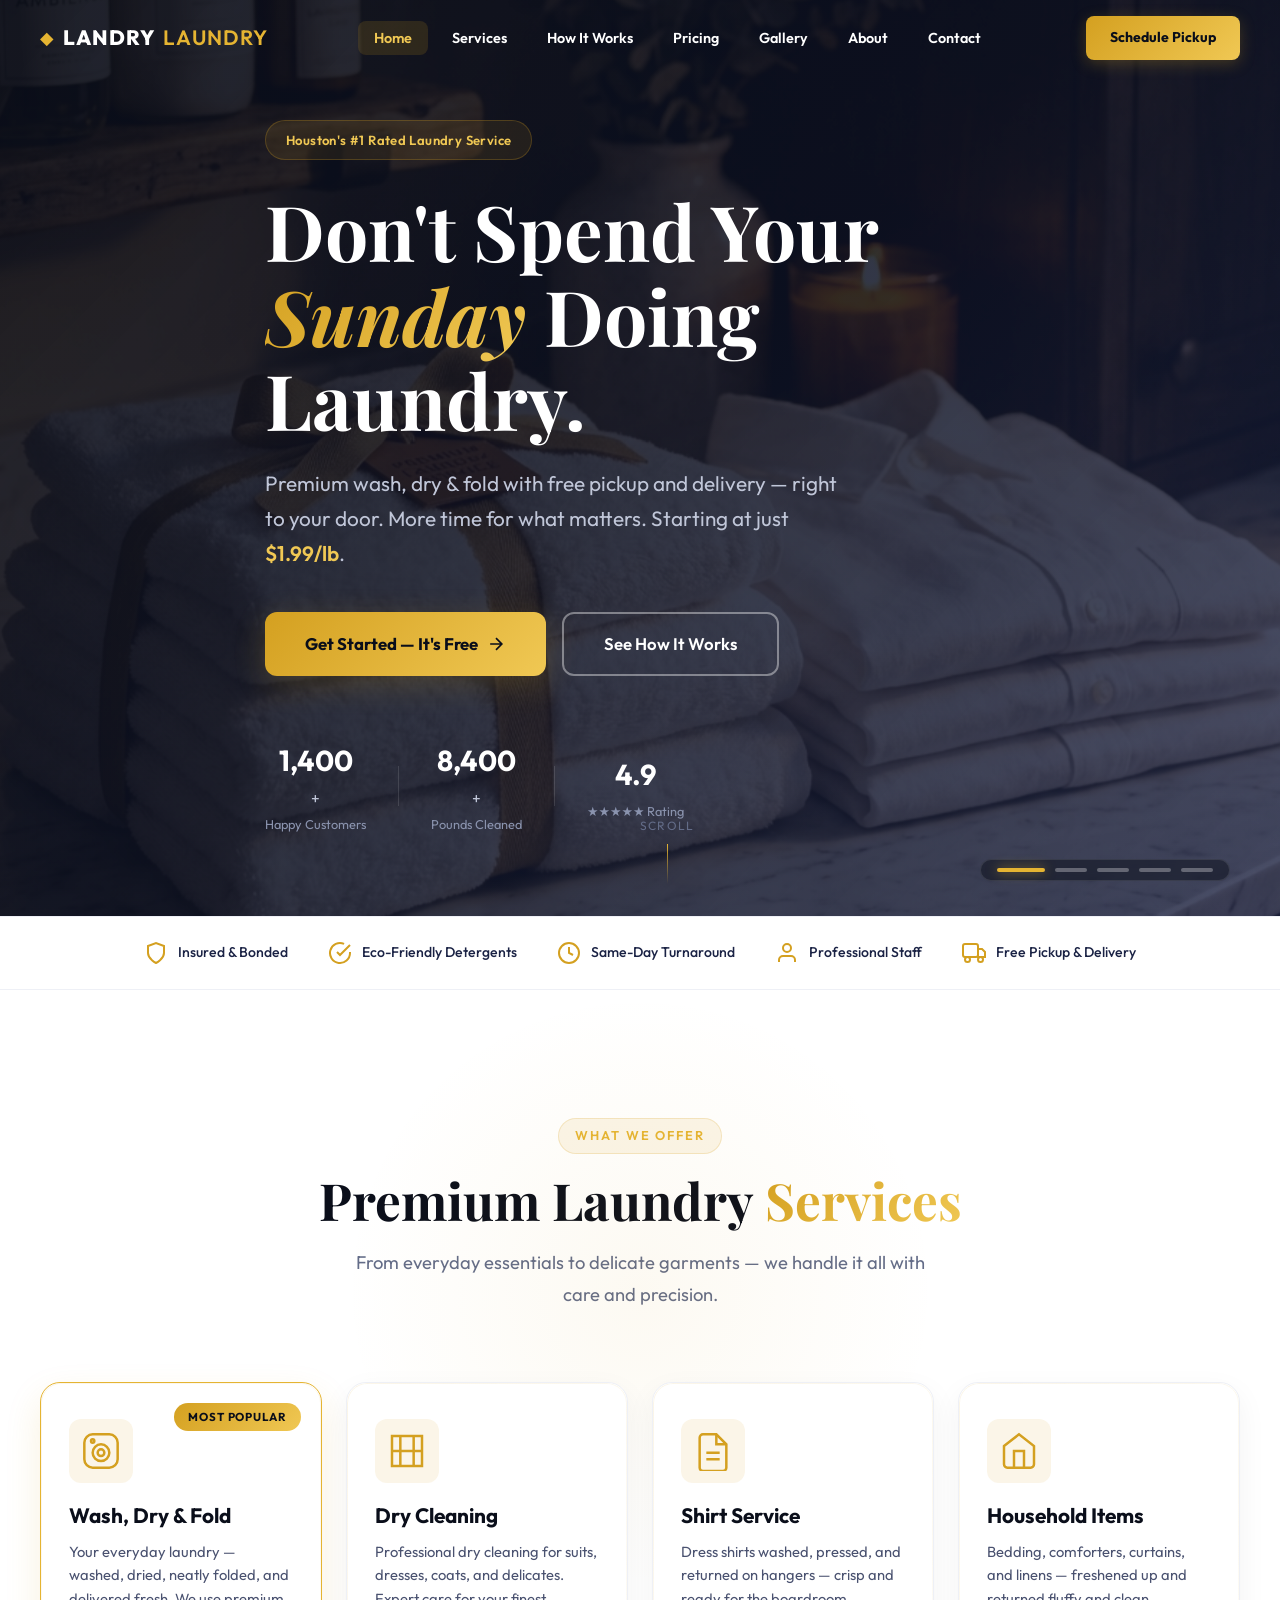
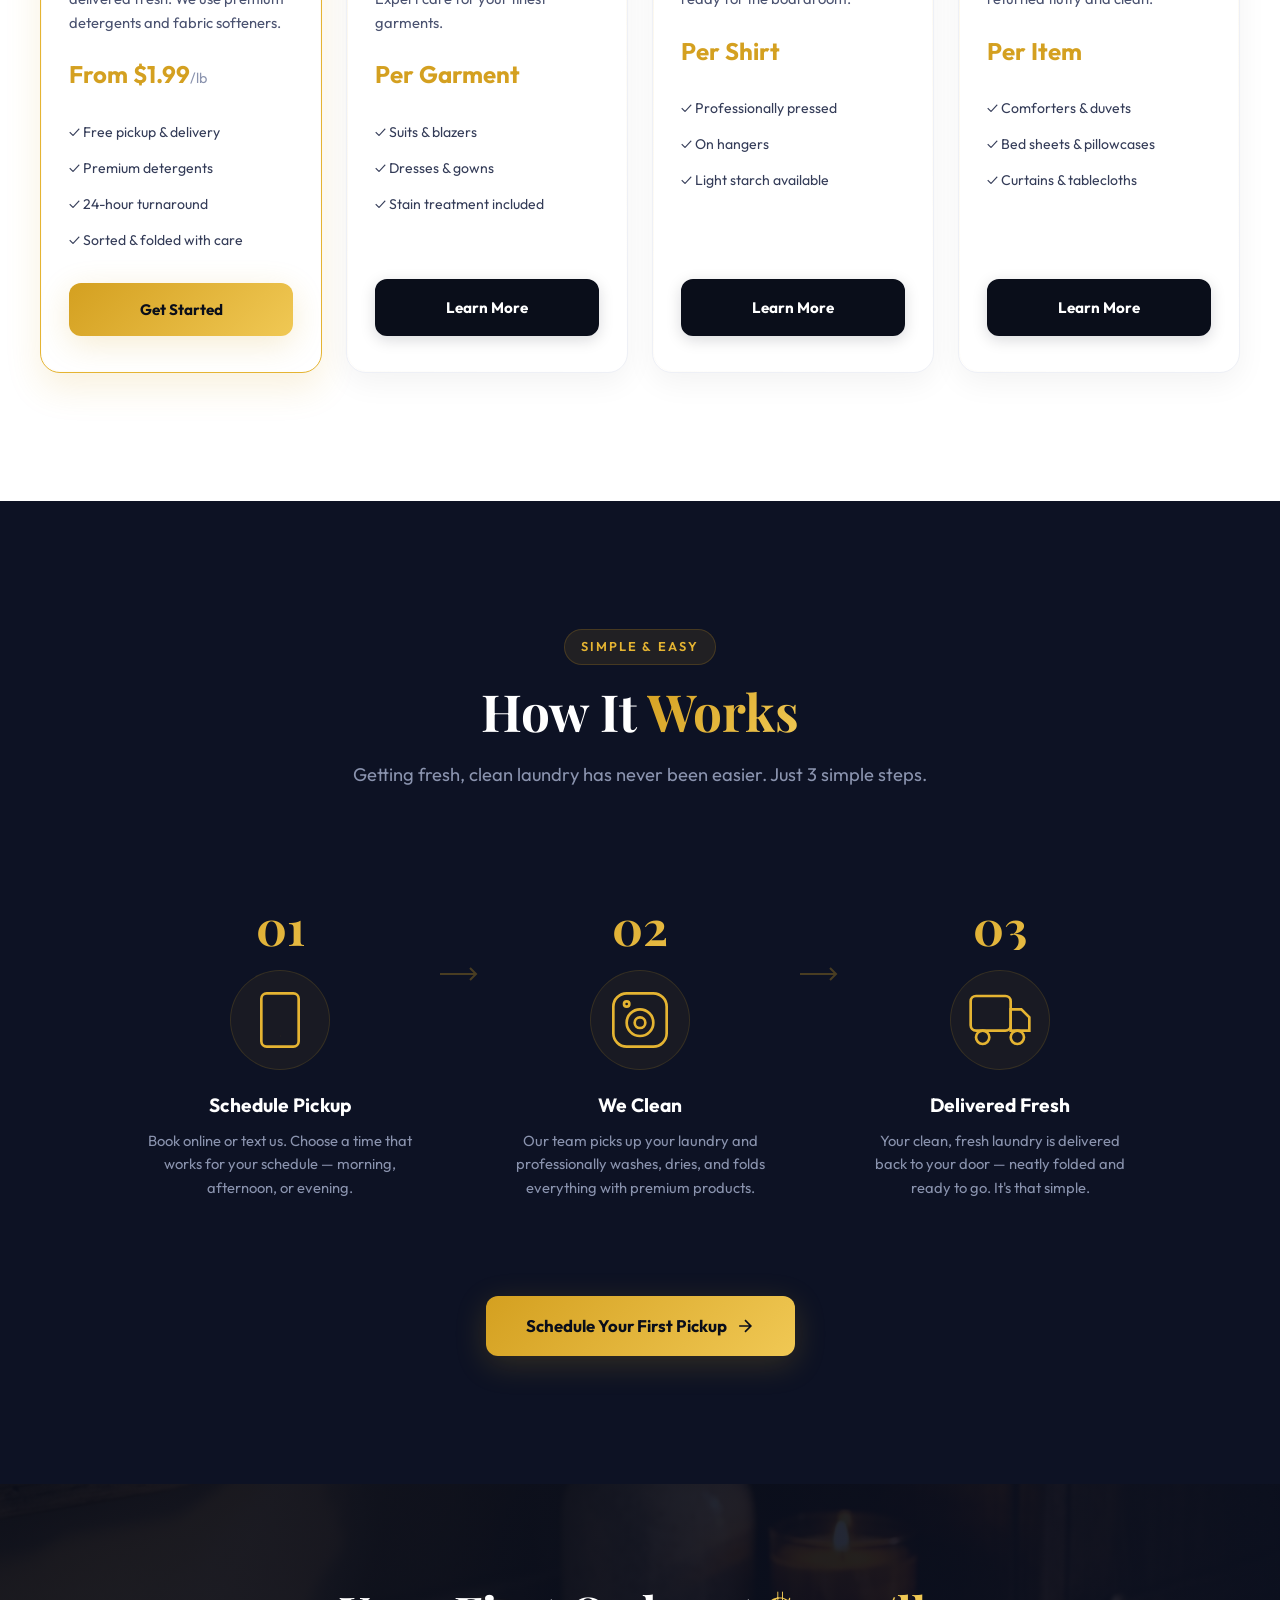
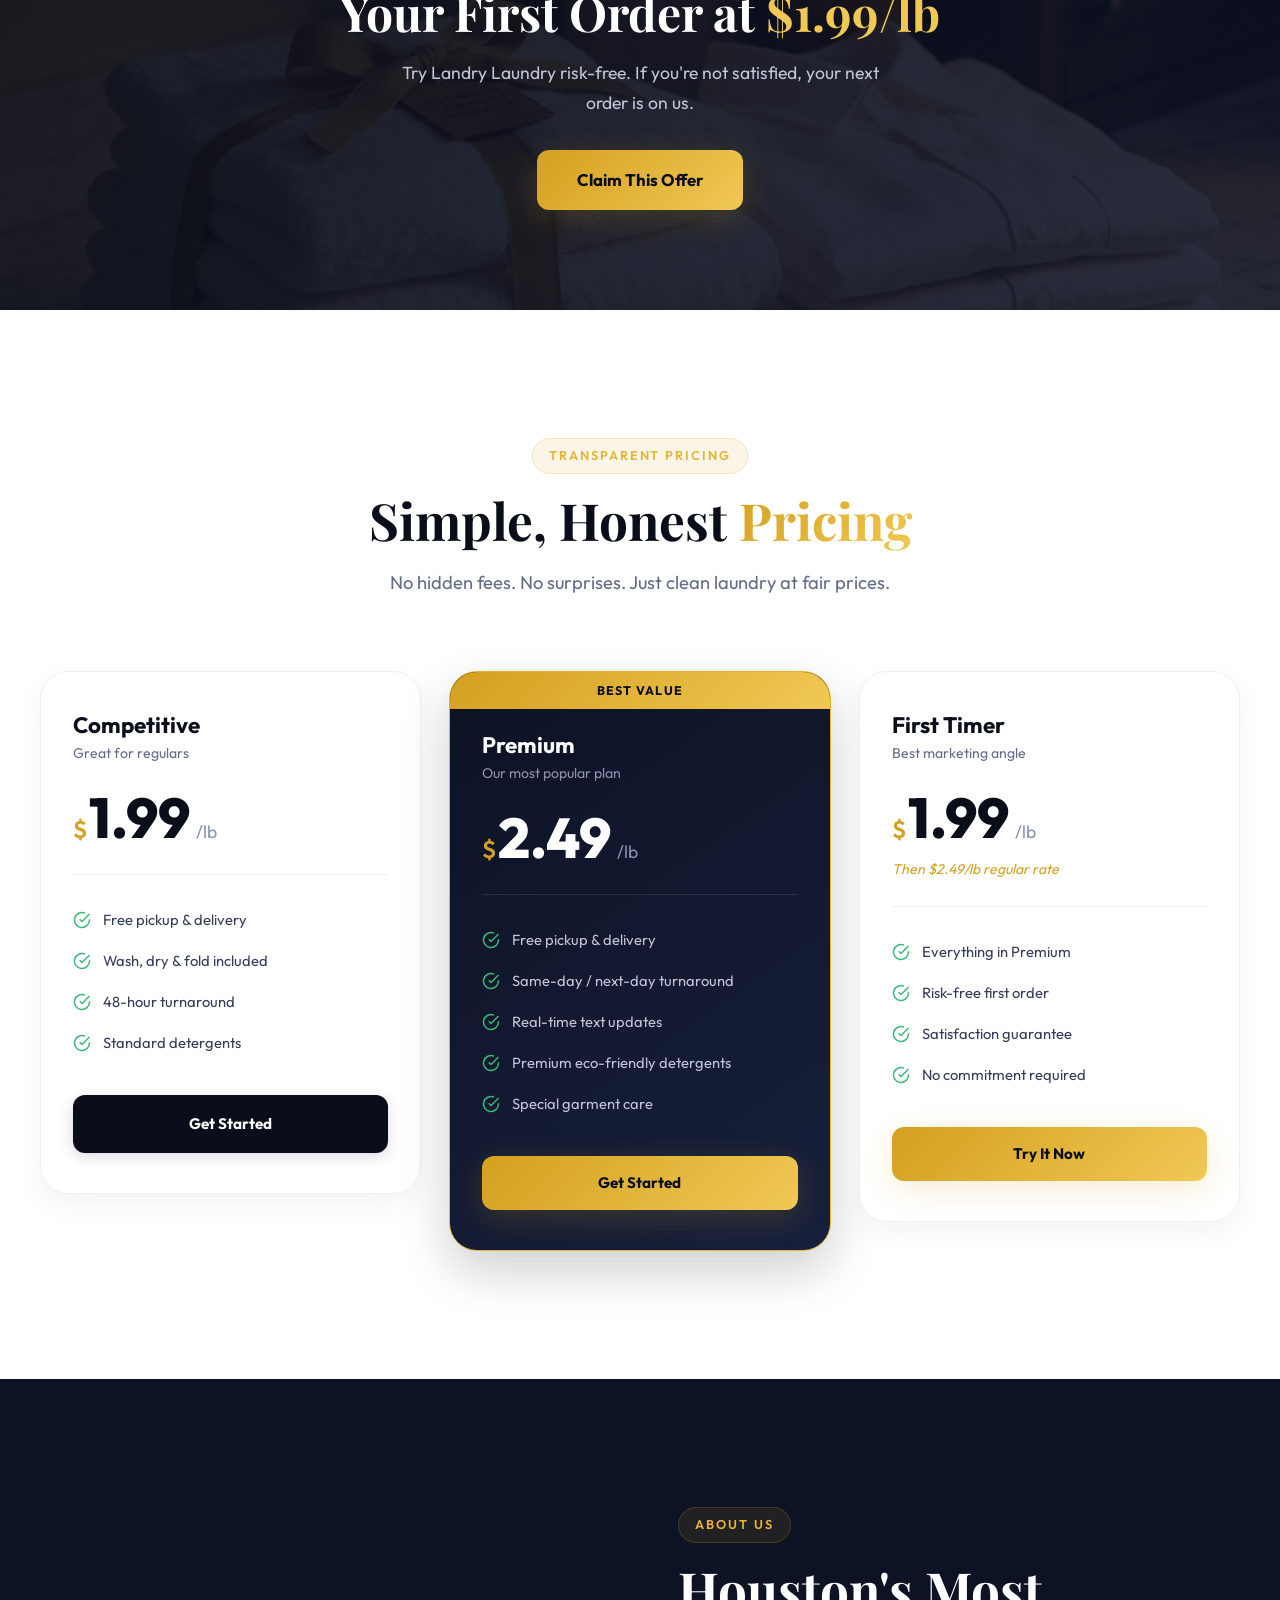
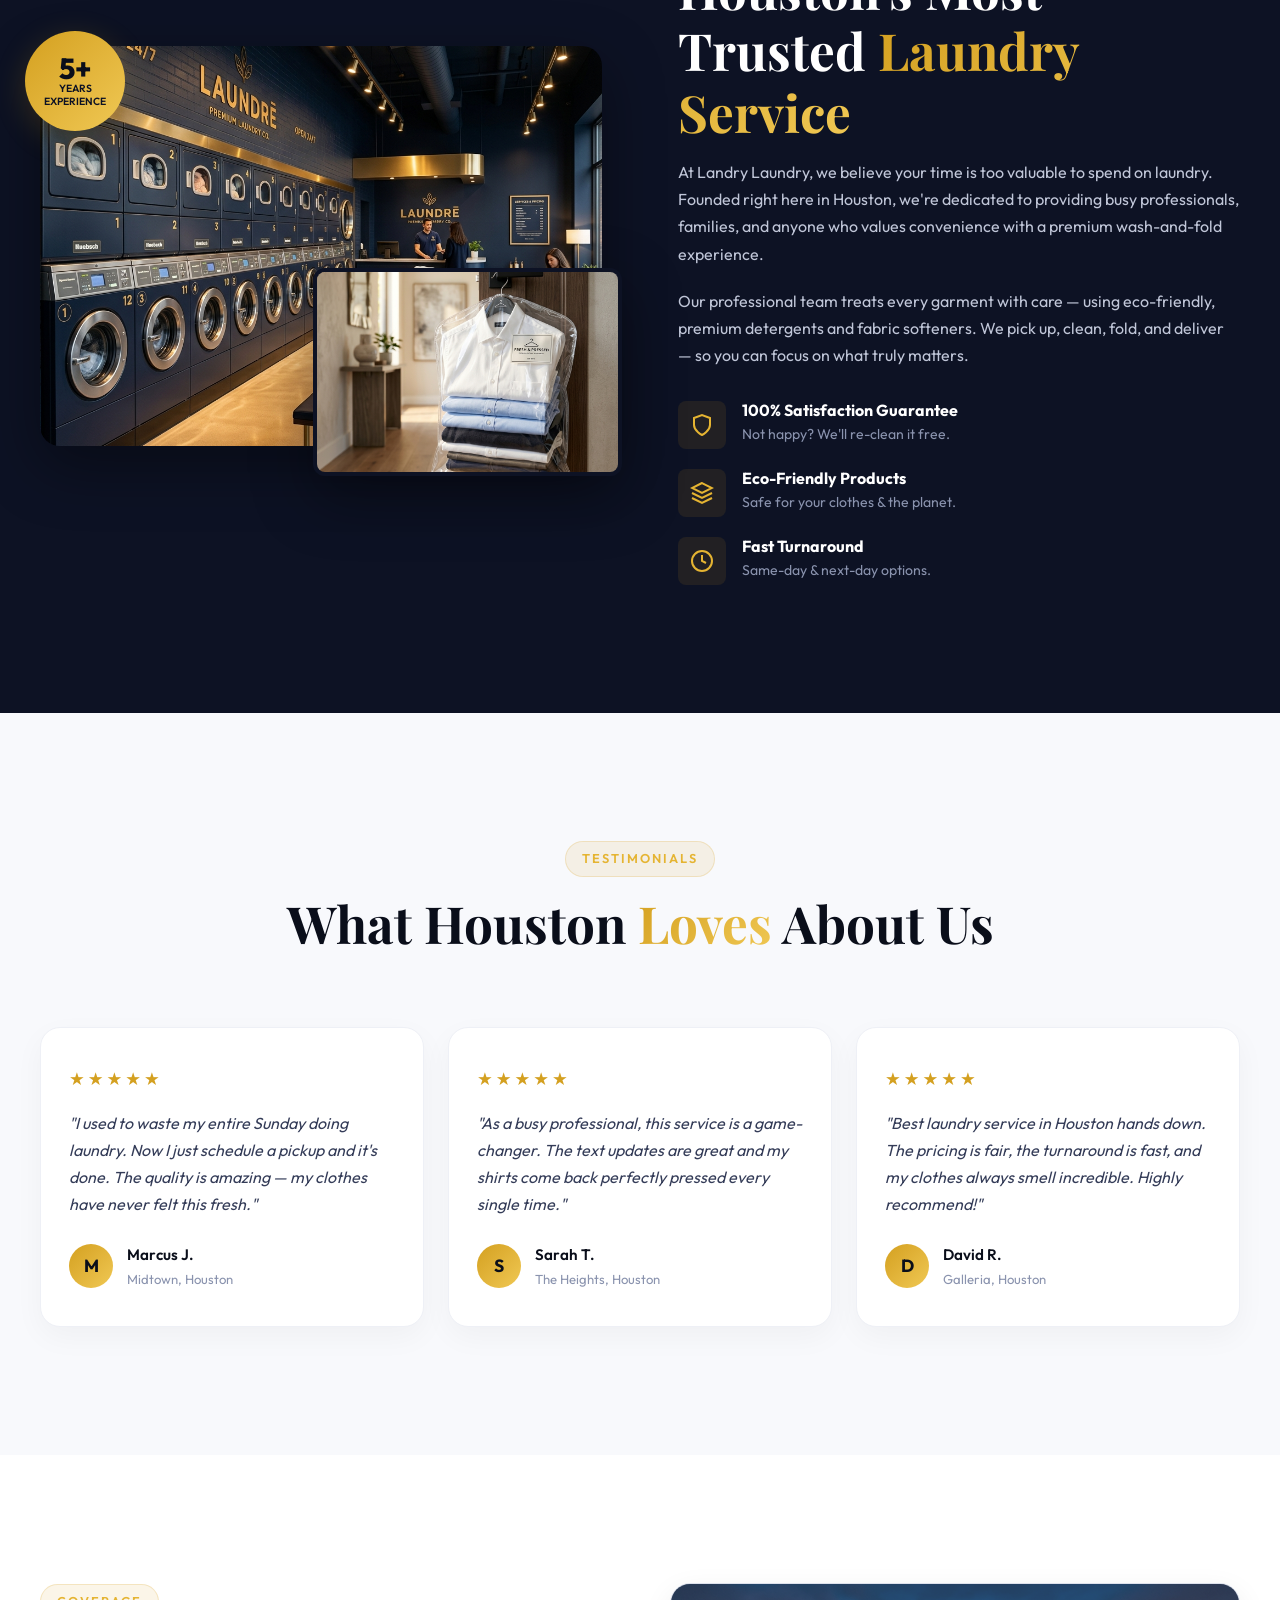
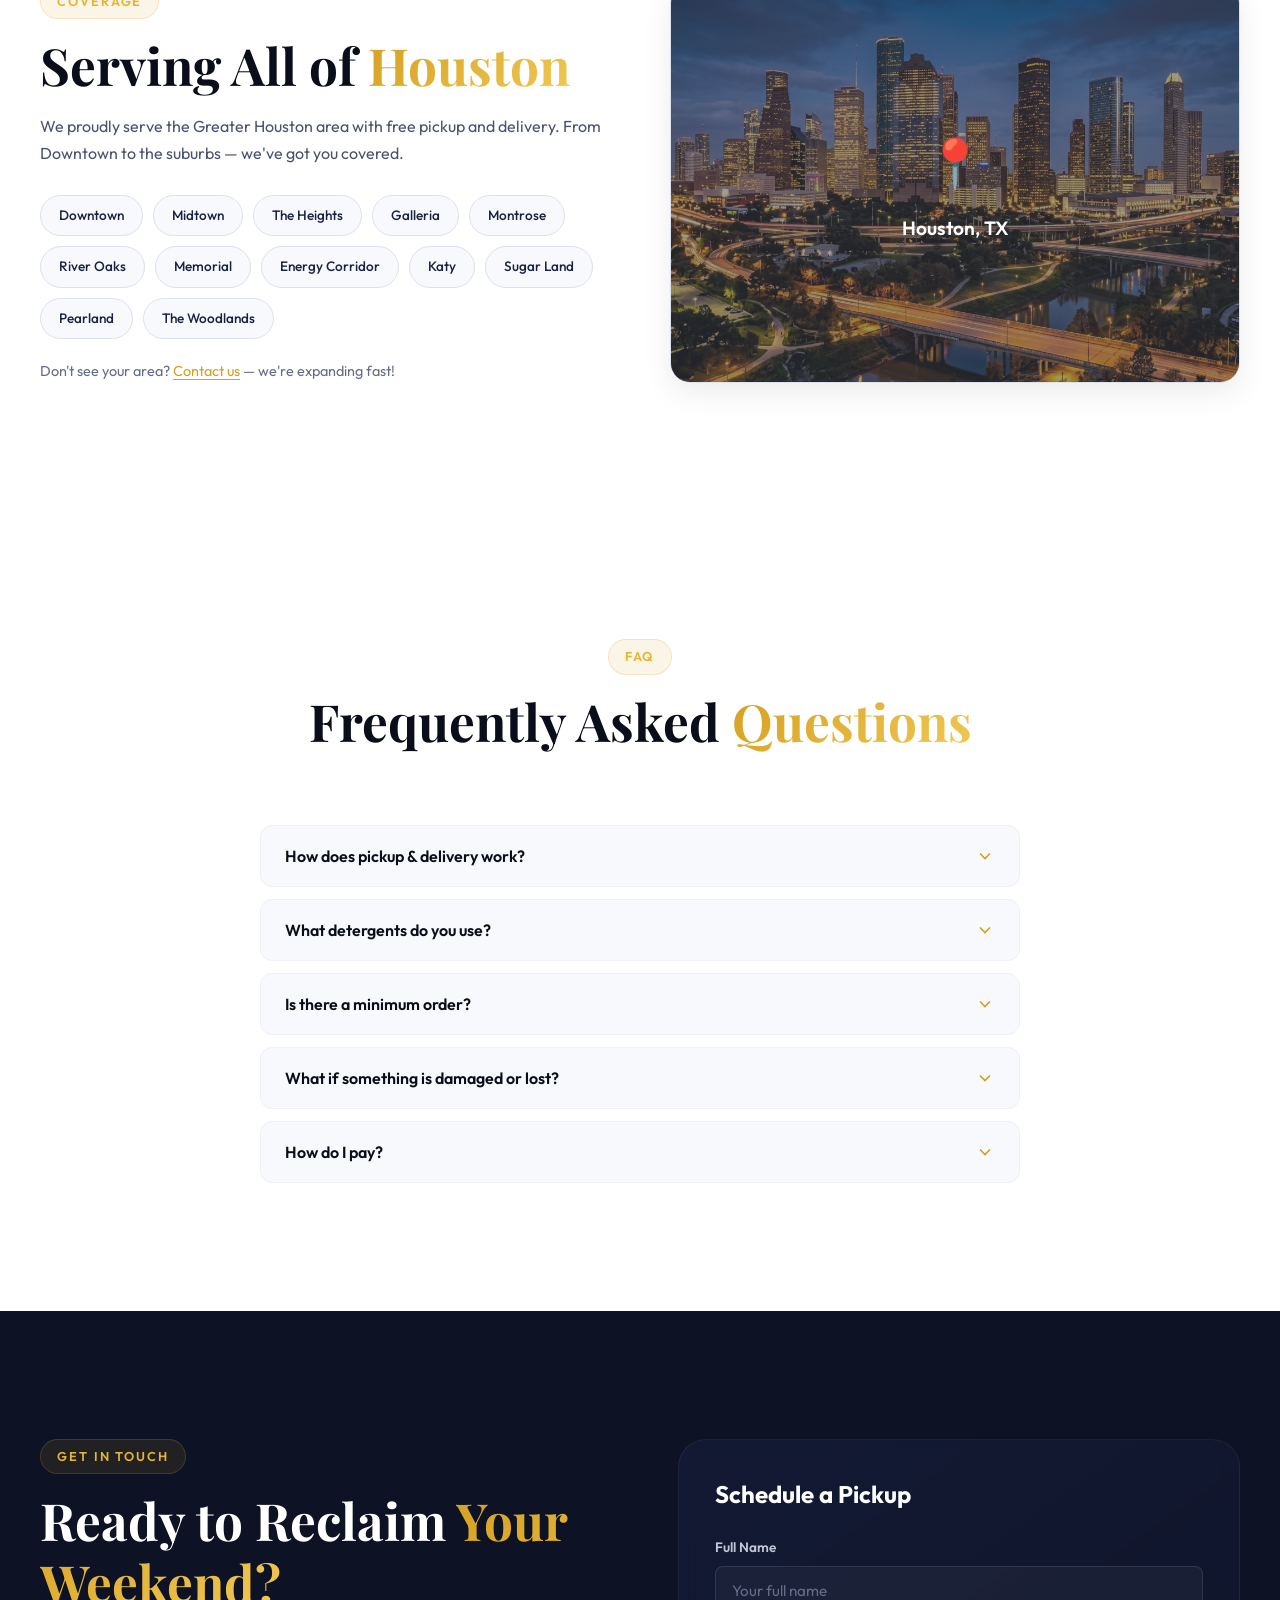
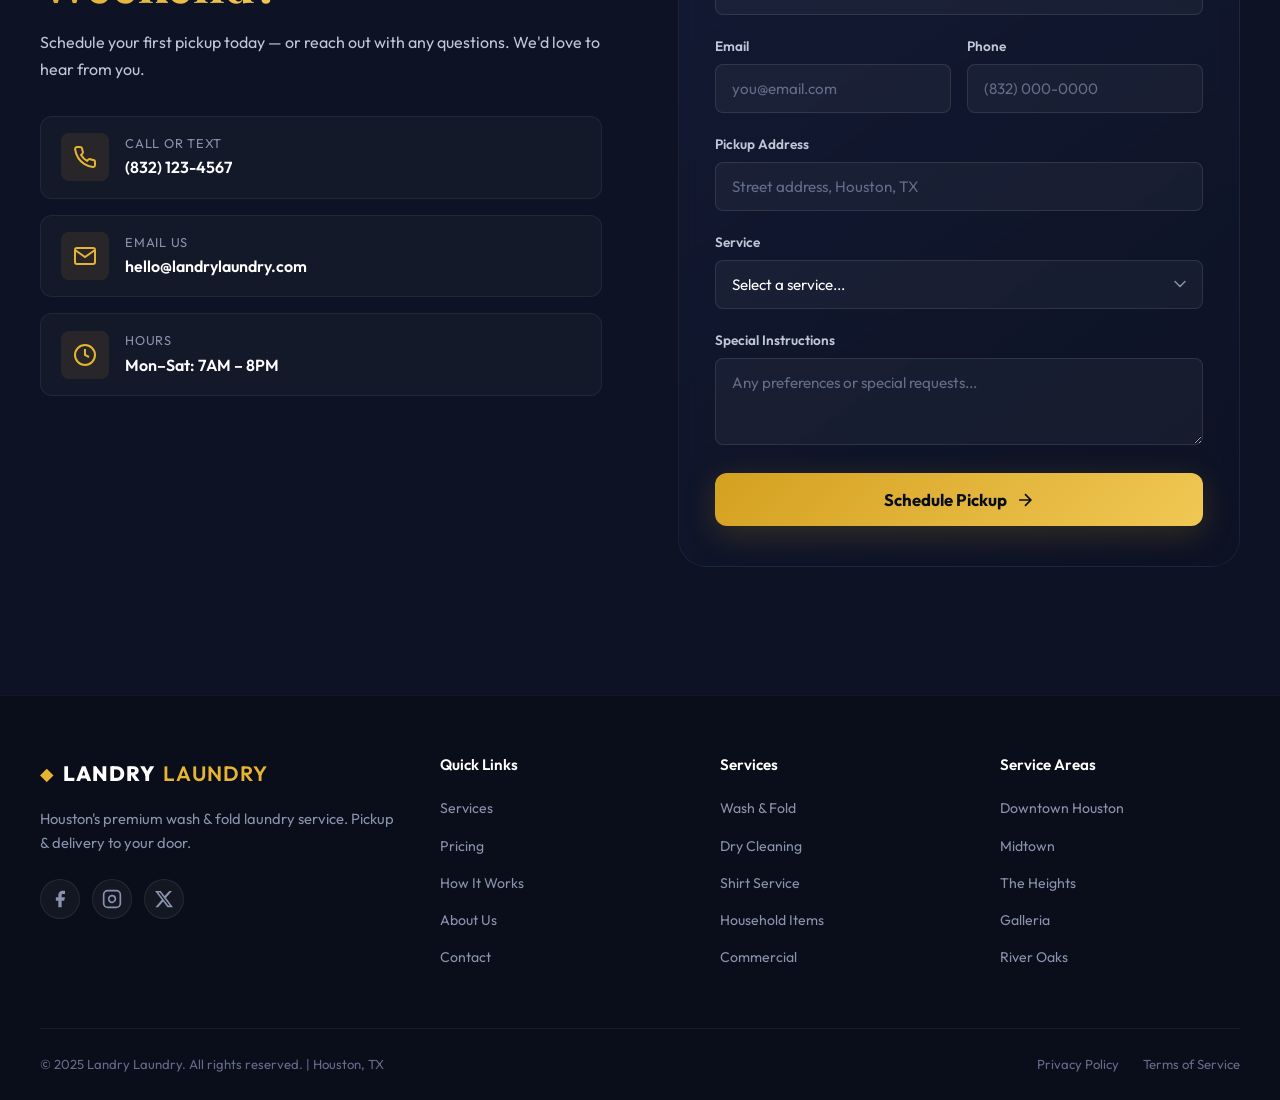
==== commit 2a04d129: "Add Gallery link to navigation menu" ====
--- a/index.html
+++ b/index.html
@@ -24,6 +24,7 @@
                 <li><a href="#services">Services</a></li>
                 <li><a href="#how-it-works">How It Works</a></li>
                 <li><a href="#pricing">Pricing</a></li>
+                <li><a href="gallery.html">Gallery</a></li>
                 <li><a href="#about">About</a></li>
                 <li><a href="#contact">Contact</a></li>
                 <li class="mobile-only"><a href="#contact" class="mobile-nav-cta">Schedule Pickup</a></li>
